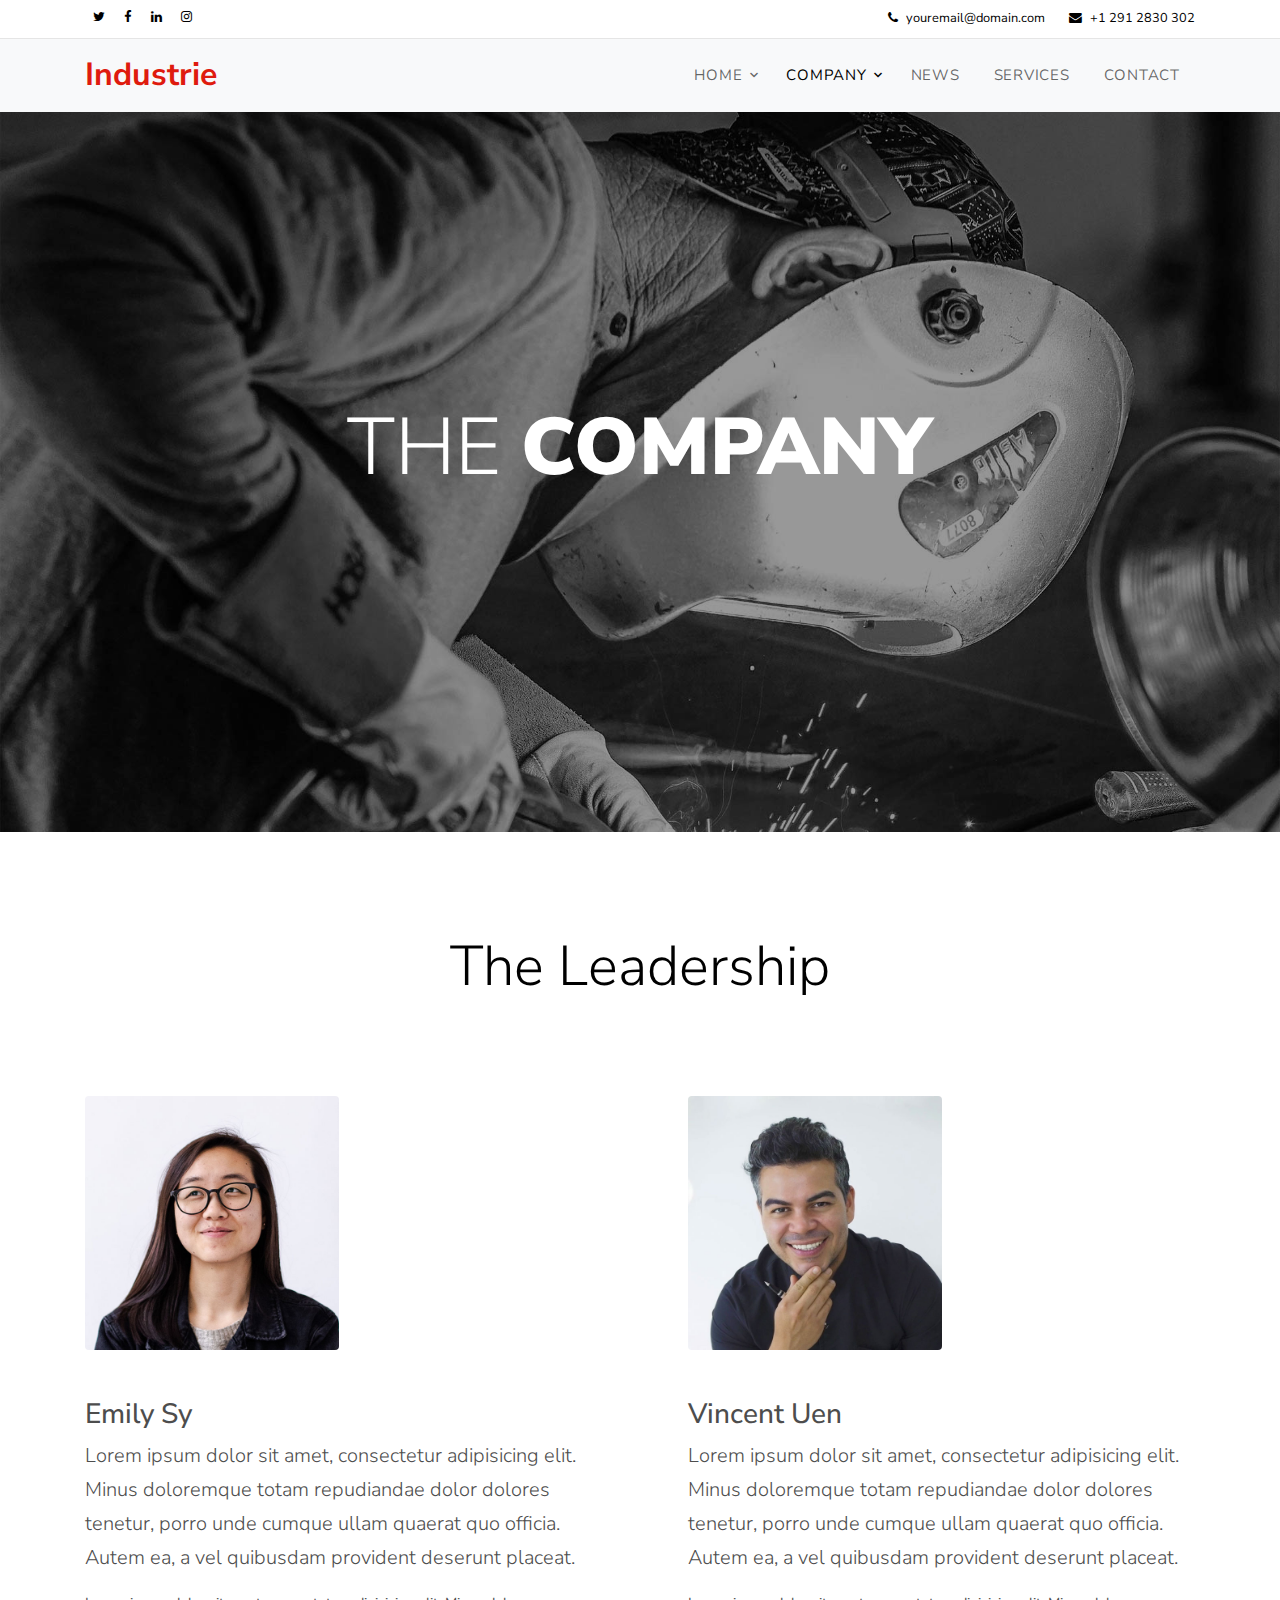
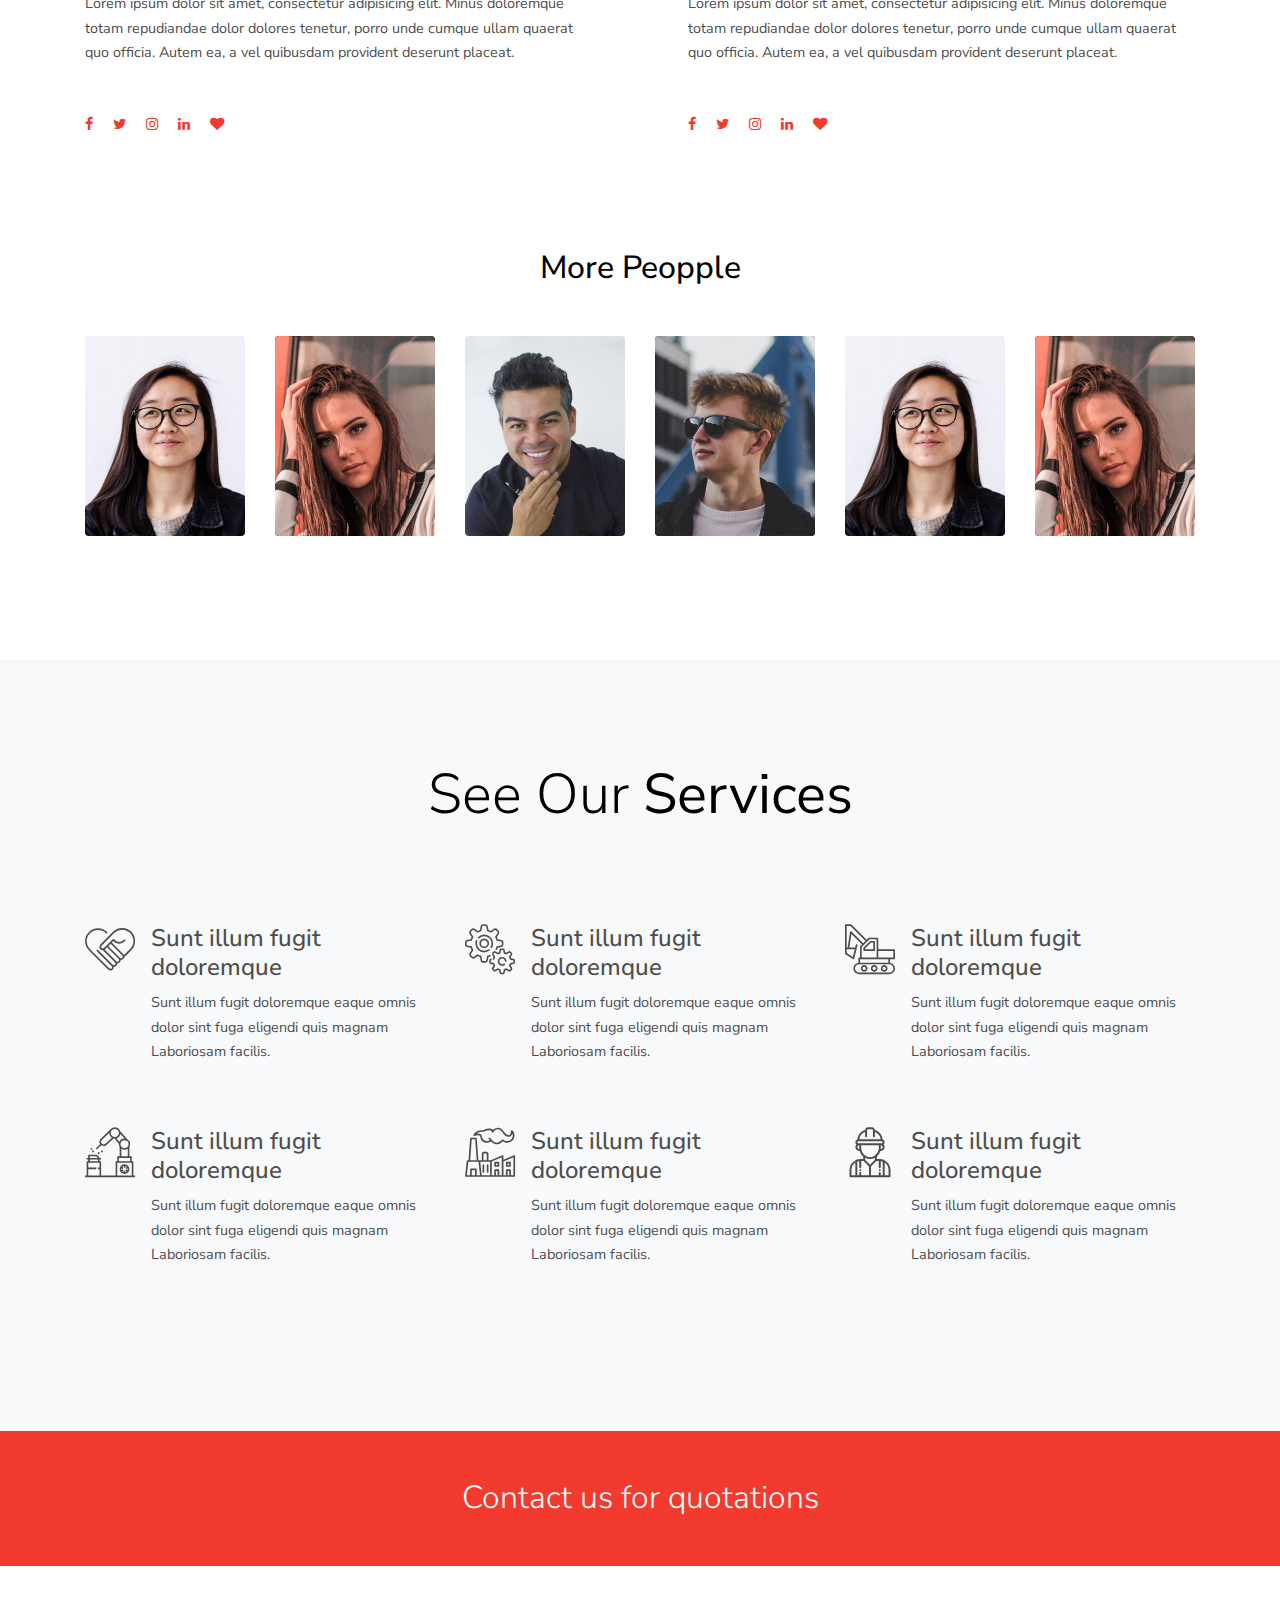
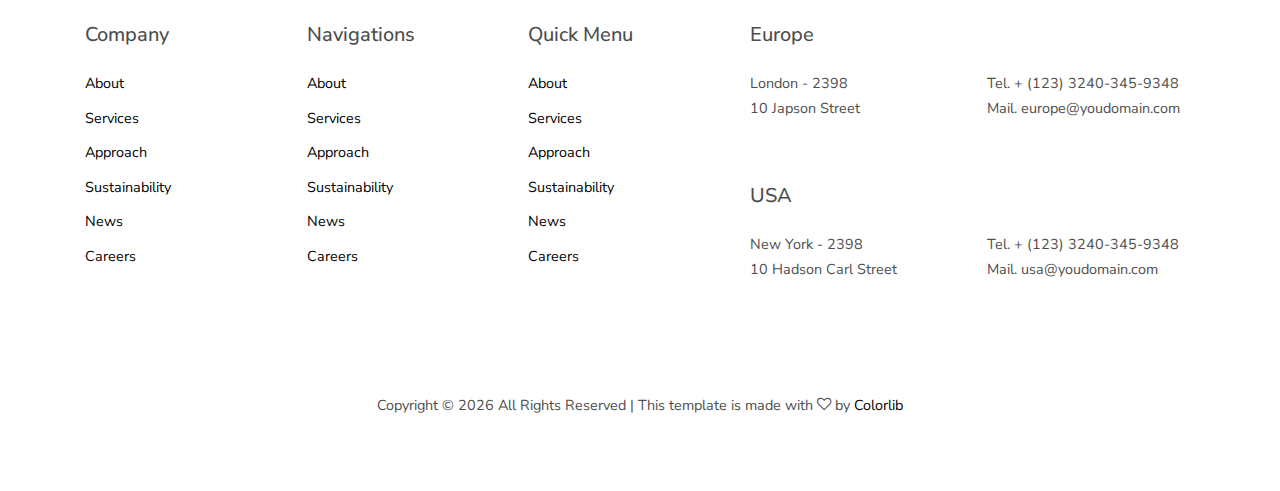
==== about.html @ 9d678b47 "Homepage" ====
<!DOCTYPE html>
<html lang="en">
  <head>
    <title>Industrie &mdash; Colorlib Website Template</title>
    <meta charset="utf-8">
    <meta name="viewport" content="width=device-width, initial-scale=1, shrink-to-fit=no">

    <link rel="stylesheet" href="https://fonts.googleapis.com/css?family=Nunito+Sans:200,300,400,700,900|Roboto+Mono:300,400,500"> 
    <link rel="stylesheet" href="fonts/icomoon/style.css">

    <link rel="stylesheet" href="css/bootstrap.min.css">
    <link rel="stylesheet" href="css/magnific-popup.css">
    <link rel="stylesheet" href="css/jquery-ui.css">
    <link rel="stylesheet" href="css/owl.carousel.min.css">
    <link rel="stylesheet" href="css/owl.theme.default.min.css">
    <link rel="stylesheet" href="css/bootstrap-datepicker.css">
    
    
    <link rel="stylesheet" href="fonts/flaticon/font/flaticon.css">
  
    <link rel="stylesheet" href="css/aos.css">

    <link rel="stylesheet" href="css/style.css">
    
  </head>
  <body>
  
  <div class="site-wrap">

    <div class="site-mobile-menu">
      <div class="site-mobile-menu-header">
        <div class="site-mobile-menu-close mt-3">
          <span class="icon-close2 js-menu-toggle"></span>
        </div>
      </div>
      <div class="site-mobile-menu-body"></div>
    </div> <!-- .site-mobile-menu -->
    
    
    <div class="site-navbar-wrap bg-white">
      <div class="site-navbar-top">
        <div class="container py-2">
          <div class="row align-items-center">
            <div class="col-6">
              <a href="#" class="p-2 pl-0"><span class="icon-twitter"></span></a>
              <a href="#" class="p-2 pl-0"><span class="icon-facebook"></span></a>
              <a href="#" class="p-2 pl-0"><span class="icon-linkedin"></span></a>
              <a href="#" class="p-2 pl-0"><span class="icon-instagram"></span></a>
            </div>
            <div class="col-6">
              <div class="d-flex ml-auto">
                <a href="#" class="d-flex align-items-center ml-auto mr-4">
                  <span class="icon-phone mr-2"></span>
                  <span class="d-none d-md-inline-block">youremail@domain.com</span>
                </a>
                <a href="#" class="d-flex align-items-center">
                  <span class="icon-envelope mr-2"></span>
                  <span class="d-none d-md-inline-block">+1 291 2830 302</span>
                </a>
              </div>
            </div>
          </div>
        </div>
      </div>
      <div class="site-navbar bg-light">
        <div class="container py-1">
          <div class="row align-items-center">
            <div class="col-2">
              <h2 class="mb-0 site-logo"><a href="index.html">Industrie</a></h2>
            </div>
            <div class="col-10">
              <nav class="site-navigation text-right" role="navigation">
                <div class="container">
                  <div class="d-inline-block d-lg-none ml-md-0 mr-auto py-3"><a href="#" class="site-menu-toggle js-menu-toggle text-black"><span class="icon-menu h3"></span></a></div>

                  <ul class="site-menu js-clone-nav d-none d-lg-block">
                    <li class="has-children">
                      <a href="index.html">Home</a>
                      <ul class="dropdown arrow-top">
                        <li><a href="#">Menu One</a></li>
                        <li><a href="#">Menu Two</a></li>
                        <li><a href="#">Menu Three</a></li>
                        <li class="has-children">
                          <a href="#">Sub Menu</a>
                          <ul class="dropdown">
                            <li><a href="#">Menu One</a></li>
                            <li><a href="#">Menu Two</a></li>
                            <li><a href="#">Menu Three</a></li>
                          </ul>
                        </li>
                      </ul>
                    </li>
                    <li class="has-children active">
                      <a href="about.html">Company</a>
                      <ul class="dropdown arrow-top">
                        <li><a href="#">Menu One</a></li>
                        <li><a href="#">Menu Two</a></li>
                        <li><a href="#">Menu Three</a></li>
                      </ul>
                    </li>
                    <li><a href="news.html">News</a></li>
                    <li><a href="services.html">Services</a></li>
                    <li><a href="contact.html">Contact</a></li>
                  </ul>
                </div>
              </nav>
            </div>
          </div>
        </div>
      </div>
    </div>
  

    <div class="site-blocks-cover inner-page overlay" style="background-image: url(images/hero_bg_2.jpg);" data-aos="fade" data-stellar-background-ratio="0.5">
      <div class="container">
        <div class="row align-items-center justify-content-center">
          <div class="col-md-7 text-center">
            <h1 class="mb-5">The <strong>Company</strong></h1>
          </div>
        </div>
      </div>
    </div>  


    <div class="site-section section-about">
      <div class="container">
        <div class="row mb-5 justify-content-center">
          <div class="col-md-6 text-center">
            <h2 class="display-4 text-black mb-5">The Leadership</h2>
          </div>
        </div>
        <div class="row">
          <div class="col-md-6 pr-md-5 text-left mb-5">
            <div>
              <img src="images/person_1.jpg" alt="Image" class="w-50 mb-5 rounded">
              <h3>Emily Sy</h3>
              <p class="lead">Lorem ipsum dolor sit amet, consectetur adipisicing elit. Minus doloremque totam repudiandae dolor dolores tenetur, porro unde cumque ullam quaerat quo officia. Autem ea, a vel quibusdam provident deserunt placeat.</p>
              <p>Lorem ipsum dolor sit amet, consectetur adipisicing elit. Minus doloremque totam repudiandae dolor dolores tenetur, porro unde cumque ullam quaerat quo officia. Autem ea, a vel quibusdam provident deserunt placeat.</p>

              <p class="mt-5">
                <a href="#" class="py-4 pl-0 pr-2"><span class="icon-facebook"></span></a>
                <a href="#" class="py-4 pl-2 pr-2"><span class="icon-twitter"></span></a>
                <a href="#" class="py-4 pl-2 pr-2"><span class="icon-instagram"></span></a>
                <a href="#" class="py-4 pl-2 pr-2"><span class="icon-linkedin"></span></a>
                <a href="#" class="py-4 pl-2 pr-2"><span class="icon-heart"></span></a>
              </p>
            </div>
          </div>
          <div class="col-md-6 pl-md-5 text-left">
            <div>
              <img src="images/person_3.jpg" alt="Image" class="w-50 mb-5 rounded">
              <h3>Vincent Uen</h3>
              <p class="lead">Lorem ipsum dolor sit amet, consectetur adipisicing elit. Minus doloremque totam repudiandae dolor dolores tenetur, porro unde cumque ullam quaerat quo officia. Autem ea, a vel quibusdam provident deserunt placeat.</p>
              <p>Lorem ipsum dolor sit amet, consectetur adipisicing elit. Minus doloremque totam repudiandae dolor dolores tenetur, porro unde cumque ullam quaerat quo officia. Autem ea, a vel quibusdam provident deserunt placeat.</p>

              <p class="mt-5">
                <a href="#" class="py-4 pl-0 pr-2"><span class="icon-facebook"></span></a>
                <a href="#" class="py-4 pl-2 pr-2"><span class="icon-twitter"></span></a>
                <a href="#" class="py-4 pl-2 pr-2"><span class="icon-instagram"></span></a>
                <a href="#" class="py-4 pl-2 pr-2"><span class="icon-linkedin"></span></a>
                <a href="#" class="py-4 pl-2 pr-2"><span class="icon-heart"></span></a>
              </p>
            </div>
          </div>
        </div>

        <div class="row mt-5">
          <div class="col-12 text-center">
            <h2 class="display-5 text-black mb-5">More Peopple</h2>
          </div>
        </div>
        <div class="row">
          <div class="col-6 col-md-4 col-lg-2 mb-4">
            <a href="#" class="block-37">
              <div class="image" style="background-image: url(images/person_1.jpg);">
                <div class="block-37-overlay">
                  <span class="icon icon-visibility"></span>
                </div>
              </div>
            </a>
          </div>
          <div class="col-6 col-md-4 col-lg-2 mb-4">
            <a href="#" class="block-37">
              <div class="image" style="background-image: url(images/person_2.jpg);">
                <div class="block-37-overlay">
                  <span class="icon icon-visibility"></span>
                </div>
              </div>
            </a>
          </div>
          <div class="col-6 col-md-4 col-lg-2 mb-4">
            <a href="#" class="block-37">
              <div class="image" style="background-image: url(images/person_3.jpg);">
                <div class="block-37-overlay">
                  <span class="icon icon-visibility"></span>
                </div>
              </div>
            </a>
          </div>
          <div class="col-6 col-md-4 col-lg-2 mb-4">
            <a href="#" class="block-37">
              <div class="image" style="background-image: url(images/person_4.jpg);">
                <div class="block-37-overlay">
                  <span class="icon icon-visibility"></span>
                </div>
              </div>
            </a>
          </div>
          <div class="col-6 col-md-4 col-lg-2 mb-4">
            <a href="#" class="block-37">
              <div class="image" style="background-image: url(images/person_1.jpg);">
                <div class="block-37-overlay">
                  <span class="icon icon-visibility"></span>
                </div>
              </div>
            </a>
          </div>
          <div class="col-6 col-md-4 col-lg-2 mb-4">
            <a href="#" class="block-37">
              <div class="image" style="background-image: url(images/person_2.jpg);">
                <div class="block-37-overlay">
                  <span class="icon icon-visibility"></span>
                </div>
              </div>
            </a>
          </div>
        </div>
      </div>
    </div>

    <div class="site-section bg-light">
      <div class="container">
        <div class="row mb-5 justify-content-center">
          <div class="col-md-6 text-center">
            <h2 class="display-4 text-black mb-5">See Our <strong>Services</strong></h2>
          </div>
        </div>
        <div class="row">
          <div class="col-md-6 col-lg-4">
            <div class="site-block-feature-2 d-flex rounded mb-5">
              <div class="mr-3">
                <span class="icon flaticon-agreement font-weight-light "></span>
              </div>
              <div class="text">
                <h3>Sunt illum fugit doloremque</h3>
                <p>Sunt illum fugit doloremque eaque omnis dolor sint fuga eligendi quis magnam Laboriosam facilis.</p>
              </div>
            </div>
          </div>

          <div class="col-md-6 col-lg-4">
            <div class="site-block-feature-2 d-flex rounded mb-5">
              <div class="mr-3">
                <span class="icon flaticon-gears font-weight-light "></span>
              </div>
              <div class="text">
                <h3>Sunt illum fugit doloremque</h3>
                <p>Sunt illum fugit doloremque eaque omnis dolor sint fuga eligendi quis magnam Laboriosam facilis.</p>
              </div>
            </div>
          </div>

          <div class="col-md-6 col-lg-4">
            <div class="site-block-feature-2 d-flex rounded mb-5">
              <div class="mr-3">
                <span class="icon flaticon-excavator font-weight-light "></span>
              </div>
              <div class="text">
                <h3>Sunt illum fugit doloremque</h3>
                <p>Sunt illum fugit doloremque eaque omnis dolor sint fuga eligendi quis magnam Laboriosam facilis.</p>
              </div>
            </div>
          </div>

          <div class="col-md-6 col-lg-4">
            <div class="site-block-feature-2 d-flex rounded mb-5">
              <div class="mr-3">
                <span class="icon flaticon-industrial-robot font-weight-light "></span>
              </div>
              <div class="text">
                <h3>Sunt illum fugit doloremque</h3>
                <p>Sunt illum fugit doloremque eaque omnis dolor sint fuga eligendi quis magnam Laboriosam facilis.</p>
              </div>
            </div>
          </div>

          <div class="col-md-6 col-lg-4">
            <div class="site-block-feature-2 d-flex rounded mb-5">
              <div class="mr-3">
                <span class="icon flaticon-industry font-weight-light "></span>
              </div>
              <div class="text">
                <h3>Sunt illum fugit doloremque</h3>
                <p>Sunt illum fugit doloremque eaque omnis dolor sint fuga eligendi quis magnam Laboriosam facilis.</p>
              </div>
            </div>
          </div>

          <div class="col-md-6 col-lg-4">
            <div class="site-block-feature-2 d-flex rounded mb-5">
              <div class="mr-3">
                <span class="icon flaticon-worker font-weight-light "></span>
              </div>
              <div class="text">
                <h3>Sunt illum fugit doloremque</h3>
                <p>Sunt illum fugit doloremque eaque omnis dolor sint fuga eligendi quis magnam Laboriosam facilis.</p>
              </div>
            </div>
          </div>

          

        </div>
      </div>
    </div>
    

    <div class="promo py-5 bg-primary">
      <div class="container text-center">
        <h2 class="d-block mb-0 font-weight-light text-white"><a href="#" class="text-white d-block">Contact us for quotations</a></h2>
      </div>
    </div>
    
    <footer class="site-footer">
      <div class="container">
        

        <div class="row">
          <div class="col-lg-7">
            <div class="row">
              <div class="col-6 col-md-4 col-lg-4 mb-5 mb-lg-0">
                <h3 class="footer-heading mb-4">Company</h3>
                <ul class="list-unstyled">
                  <li><a href="#">About</a></li>
                  <li><a href="#">Services</a></li>
                  <li><a href="#">Approach</a></li>
                  <li><a href="#">Sustainability</a></li>
                  <li><a href="#">News</a></li>
                  <li><a href="#">Careers</a></li>
                </ul>
              </div>
              <div class="col-6 col-md-4 col-lg-4 mb-5 mb-lg-0">
                <h3 class="footer-heading mb-4">Navigations</h3>
                <ul class="list-unstyled">
                  <li><a href="#">About</a></li>
                  <li><a href="#">Services</a></li>
                  <li><a href="#">Approach</a></li>
                  <li><a href="#">Sustainability</a></li>
                  <li><a href="#">News</a></li>
                  <li><a href="#">Careers</a></li>
                </ul>
              </div>
              <div class="col-6 col-md-4 col-lg-4 mb-5 mb-lg-0">
                <h3 class="footer-heading mb-4">Quick Menu</h3>
                <ul class="list-unstyled">
                  <li><a href="#">About</a></li>
                  <li><a href="#">Services</a></li>
                  <li><a href="#">Approach</a></li>
                  <li><a href="#">Sustainability</a></li>
                  <li><a href="#">News</a></li>
                  <li><a href="#">Careers</a></li>
                </ul>
              </div>
            </div>
          </div>
          <div class="col-lg-5">
            <div class="row mb-5">
              <div class="col-md-12"><h3 class="footer-heading mb-4">Europe</h3></div>
              <div class="col-md-6">
                <p>London - 2398 <br> 10 Japson Street</p>    
              </div>
              <div class="col-md-6">
                Tel. + (123) 3240-345-9348 <br>
                Mail. europe@youdomain.com
              </div>
            </div>

            <div class="row">
              <div class="col-md-12"><h3 class="footer-heading mb-4">USA</h3></div>
              <div class="col-md-6">
                <p>New York - 2398 <br> 10 Hadson Carl Street</p>    
              </div>
              <div class="col-md-6">
                Tel. + (123) 3240-345-9348 <br>
                Mail. usa@youdomain.com
              </div>
            </div>
            
          </div>
        </div>
        <div class="row pt-5 mt-5 text-center">
          <div class="col-md-12">
            <p>
            <!-- Link back to Colorlib can't be removed. Template is licensed under CC BY 3.0. -->
            Copyright &copy; <script data-cfasync="false" src="/cdn-cgi/scripts/5c5dd728/cloudflare-static/email-decode.min.js"></script><script>document.write(new Date().getFullYear());</script> All Rights Reserved | This template is made with <i class="icon-heart-o" aria-hidden="true"></i> by <a href="https://colorlib.com" target="_blank" >Colorlib</a>
            <!-- Link back to Colorlib can't be removed. Template is licensed under CC BY 3.0. -->
            </p>
          </div>
          
        </div>
      </div>
    </footer>
  </div>

  <script src="js/jquery-3.3.1.min.js"></script>
  <script src="js/jquery-migrate-3.0.1.min.js"></script>
  <script src="js/jquery-ui.js"></script>
  <script src="js/popper.min.js"></script>
  <script src="js/bootstrap.min.js"></script>
  <script src="js/owl.carousel.min.js"></script>
  <script src="js/jquery.stellar.min.js"></script>
  <script src="js/jquery.countdown.min.js"></script>
  <script src="js/jquery.magnific-popup.min.js"></script>
  <script src="js/bootstrap-datepicker.min.js"></script>
  <script src="js/aos.js"></script>

  <script src="js/main.js"></script>
    
  </body>
</html>
---- fonts/icomoon/style.css ----
@font-face {
  font-family: 'icomoon';
  src:  url('fonts/icomoon.eot?10si43');
  src:  url('fonts/icomoon.eot?10si43#iefix') format('embedded-opentype'),
    url('fonts/icomoon.ttf?10si43') format('truetype'),
    url('fonts/icomoon.woff?10si43') format('woff'),
    url('fonts/icomoon.svg?10si43#icomoon') format('svg');
  font-weight: normal;
  font-style: normal;
}

[class^="icon-"], [class*=" icon-"] {
  /* use !important to prevent issues with browser extensions that change fonts */
  font-family: 'icomoon' !important;
  speak: none;
  font-style: normal;
  font-weight: normal;
  font-variant: normal;
  text-transform: none;
  line-height: 1;

  /* Better Font Rendering =========== */
  -webkit-font-smoothing: antialiased;
  -moz-osx-font-smoothing: grayscale;
}

.icon-asterisk:before {
  content: "\f069";
}
.icon-plus:before {
  content: "\f067";
}
.icon-question:before {
  content: "\f128";
}
.icon-minus:before {
  content: "\f068";
}
.icon-glass:before {
  content: "\f000";
}
.icon-music:before {
  content: "\f001";
}
.icon-search:before {
  content: "\f002";
}
.icon-envelope-o:before {
  content: "\f003";
}
.icon-heart:before {
  content: "\f004";
}
.icon-star:before {
  content: "\f005";
}
.icon-star-o:before {
  content: "\f006";
}
.icon-user:before {
  content: "\f007";
}
.icon-film:before {
  content: "\f008";
}
.icon-th-large:before {
  content: "\f009";
}
.icon-th:before {
  content: "\f00a";
}
.icon-th-list:before {
  content: "\f00b";
}
.icon-check:before {
  content: "\f00c";
}
.icon-close:before {
  content: "\f00d";
}
.icon-remove:before {
  content: "\f00d";
}
.icon-times:before {
  content: "\f00d";
}
.icon-search-plus:before {
  content: "\f00e";
}
.icon-search-minus:before {
  content: "\f010";
}
.icon-power-off:before {
  content: "\f011";
}
.icon-signal:before {
  content: "\f012";
}
.icon-cog:before {
  content: "\f013";
}
.icon-gear:before {
  content: "\f013";
}
.icon-trash-o:before {
  content: "\f014";
}
.icon-home:before {
  content: "\f015";
}
.icon-file-o:before {
  content: "\f016";
}
.icon-clock-o:before {
  content: "\f017";
}
.icon-road:before {
  content: "\f018";
}
.icon-download:before {
  content: "\f019";
}
.icon-arrow-circle-o-down:before {
  content: "\f01a";
}
.icon-arrow-circle-o-up:before {
  content: "\f01b";
}
.icon-inbox:before {
  content: "\f01c";
}
.icon-play-circle-o:before {
  content: "\f01d";
}
.icon-repeat:before {
  content: "\f01e";
}
.icon-rotate-right:before {
  content: "\f01e";
}
.icon-refresh:before {
  content: "\f021";
}
.icon-list-alt:before {
  content: "\f022";
}
.icon-lock:before {
  content: "\f023";
}
.icon-flag:before {
  content: "\f024";
}
.icon-headphones:before {
  content: "\f025";
}
.icon-volume-off:before {
  content: "\f026";
}
.icon-volume-down:before {
  content: "\f027";
}
.icon-volume-up:before {
  content: "\f028";
}
.icon-qrcode:before {
  content: "\f029";
}
.icon-barcode:before {
  content: "\f02a";
}
.icon-tag:before {
  content: "\f02b";
}
.icon-tags:before {
  content: "\f02c";
}
.icon-book:before {
  content: "\f02d";
}
.icon-bookmark:before {
  content: "\f02e";
}
.icon-print:before {
  content: "\f02f";
}
.icon-camera:before {
  content: "\f030";
}
.icon-font:before {
  content: "\f031";
}
.icon-bold:before {
  content: "\f032";
}
.icon-italic:before {
  content: "\f033";
}
.icon-text-height:before {
  content: "\f034";
}
.icon-text-width:before {
  content: "\f035";
}
.icon-align-left:before {
  content: "\f036";
}
.icon-align-center:before {
  content: "\f037";
}
.icon-align-right:before {
  content: "\f038";
}
.icon-align-justify:before {
  content: "\f039";
}
.icon-list:before {
  content: "\f03a";
}
.icon-dedent:before {
  content: "\f03b";
}
.icon-outdent:before {
  content: "\f03b";
}
.icon-indent:before {
  content: "\f03c";
}
.icon-video-camera:before {
  content: "\f03d";
}
.icon-image:before {
  content: "\f03e";
}
.icon-photo:before {
  content: "\f03e";
}
.icon-picture-o:before {
  content: "\f03e";
}
.icon-pencil:before {
  content: "\f040";
}
.icon-map-marker:before {
  content: "\f041";
}
.icon-adjust:before {
  content: "\f042";
}
.icon-tint:before {
  content: "\f043";
}
.icon-edit:before {
  content: "\f044";
}
.icon-pencil-square-o:before {
  content: "\f044";
}
.icon-share-square-o:before {
  content: "\f045";
}
.icon-check-square-o:before {
  content: "\f046";
}
.icon-arrows:before {
  content: "\f047";
}
.icon-step-backward:before {
  content: "\f048";
}
.icon-fast-backward:before {
  content: "\f049";
}
.icon-backward:before {
  content: "\f04a";
}
.icon-play:before {
  content: "\f04b";
}
.icon-pause:before {
  content: "\f04c";
}
.icon-stop:before {
  content: "\f04d";
}
.icon-forward:before {
  content: "\f04e";
}
.icon-fast-forward:before {
  content: "\f050";
}
.icon-step-forward:before {
  content: "\f051";
}
.icon-eject:before {
  content: "\f052";
}
.icon-chevron-left:before {
  content: "\f053";
}
.icon-chevron-right:before {
  content: "\f054";
}
.icon-plus-circle:before {
  content: "\f055";
}
.icon-minus-circle:before {
  content: "\f056";
}
.icon-times-circle:before {
  content: "\f057";
}
.icon-check-circle:before {
  content: "\f058";
}
.icon-question-circle:before {
  content: "\f059";
}
.icon-info-circle:before {
  content: "\f05a";
}
.icon-crosshairs:before {
  content: "\f05b";
}
.icon-times-circle-o:before {
  content: "\f05c";
}
.icon-check-circle-o:before {
  content: "\f05d";
}
.icon-ban:before {
  content: "\f05e";
}
.icon-arrow-left:before {
  content: "\f060";
}
.icon-arrow-right:before {
  content: "\f061";
}
.icon-arrow-up:before {
  content: "\f062";
}
.icon-arrow-down:before {
  content: "\f063";
}
.icon-mail-forward:before {
  content: "\f064";
}
.icon-share:before {
  content: "\f064";
}
.icon-expand:before {
  content: "\f065";
}
.icon-compress:before {
  content: "\f066";
}
.icon-exclamation-circle:before {
  content: "\f06a";
}
.icon-gift:before {
  content: "\f06b";
}
.icon-leaf:before {
  content: "\f06c";
}
.icon-fire:before {
  content: "\f06d";
}
.icon-eye:before {
  content: "\f06e";
}
.icon-eye-slash:before {
  content: "\f070";
}
.icon-exclamation-triangle:before {
  content: "\f071";
}
.icon-warning:before {
  content: "\f071";
}
.icon-plane:before {
  content: "\f072";
}
.icon-calendar:before {
  content: "\f073";
}
.icon-random:before {
  content: "\f074";
}
.icon-comment:before {
  content: "\f075";
}
.icon-magnet:before {
  content: "\f076";
}
.icon-chevron-up:before {
  content: "\f077";
}
.icon-chevron-down:before {
  content: "\f078";
}
.icon-retweet:before {
  content: "\f079";
}
.icon-shopping-cart:before {
  content: "\f07a";
}
.icon-folder:before {
  content: "\f07b";
}
.icon-folder-open:before {
  content: "\f07c";
}
.icon-arrows-v:before {
  content: "\f07d";
}
.icon-arrows-h:before {
  content: "\f07e";
}
.icon-bar-chart:before {
  content: "\f080";
}
.icon-bar-chart-o:before {
  content: "\f080";
}
.icon-twitter-square:before {
  content: "\f081";
}
.icon-facebook-square:before {
  content: "\f082";
}
.icon-camera-retro:before {
  content: "\f083";
}
.icon-key:before {
  content: "\f084";
}
.icon-cogs:before {
  content: "\f085";
}
.icon-gears:before {
  content: "\f085";
}
.icon-comments:before {
  content: "\f086";
}
.icon-thumbs-o-up:before {
  content: "\f087";
}
.icon-thumbs-o-down:before {
  content: "\f088";
}
.icon-star-half:before {
  content: "\f089";
}
.icon-heart-o:before {
  content: "\f08a";
}
.icon-sign-out:before {
  content: "\f08b";
}
.icon-linkedin-square:before {
  content: "\f08c";
}
.icon-thumb-tack:before {
  content: "\f08d";
}
.icon-external-link:before {
  content: "\f08e";
}
.icon-sign-in:before {
  content: "\f090";
}
.icon-trophy:before {
  content: "\f091";
}
.icon-github-square:before {
  content: "\f092";
}
.icon-upload:before {
  content: "\f093";
}
.icon-lemon-o:before {
  content: "\f094";
}
.icon-phone:before {
  content: "\f095";
}
.icon-square-o:before {
  content: "\f096";
}
.icon-bookmark-o:before {
  content: "\f097";
}
.icon-phone-square:before {
  content: "\f098";
}
.icon-twitter:before {
  content: "\f099";
}
.icon-facebook:before {
  content: "\f09a";
}
.icon-facebook-f:before {
  content: "\f09a";
}
.icon-github:before {
  content: "\f09b";
}
.icon-unlock:before {
  content: "\f09c";
}
.icon-credit-card:before {
  content: "\f09d";
}
.icon-feed:before {
  content: "\f09e";
}
.icon-rss:before {
  content: "\f09e";
}
.icon-hdd-o:before {
  content: "\f0a0";
}
.icon-bullhorn:before {
  content: "\f0a1";
}
.icon-bell-o:before {
  content: "\f0a2";
}
.icon-certificate:before {
  content: "\f0a3";
}
.icon-hand-o-right:before {
  content: "\f0a4";
}
.icon-hand-o-left:before {
  content: "\f0a5";
}
.icon-hand-o-up:before {
  content: "\f0a6";
}
.icon-hand-o-down:before {
  content: "\f0a7";
}
.icon-arrow-circle-left:before {
  content: "\f0a8";
}
.icon-arrow-circle-right:before {
  content: "\f0a9";
}
.icon-arrow-circle-up:before {
  content: "\f0aa";
}
.icon-arrow-circle-down:before {
  content: "\f0ab";
}
.icon-globe:before {
  content: "\f0ac";
}
.icon-wrench:before {
  content: "\f0ad";
}
.icon-tasks:before {
  content: "\f0ae";
}
.icon-filter:before {
  content: "\f0b0";
}
.icon-briefcase:before {
  content: "\f0b1";
}
.icon-arrows-alt:before {
  content: "\f0b2";
}
.icon-group:before {
  content: "\f0c0";
}
.icon-users:before {
  content: "\f0c0";
}
.icon-chain:before {
  content: "\f0c1";
}
.icon-link:before {
  content: "\f0c1";
}
.icon-cloud:before {
  content: "\f0c2";
}
.icon-flask:before {
  content: "\f0c3";
}
.icon-cut:before {
  content: "\f0c4";
}
.icon-scissors:before {
  content: "\f0c4";
}
.icon-copy:before {
  content: "\f0c5";
}
.icon-files-o:before {
  content: "\f0c5";
}
.icon-paperclip:before {
  content: "\f0c6";
}
.icon-floppy-o:before {
  content: "\f0c7";
}
.icon-save:before {
  content: "\f0c7";
}
.icon-square:before {
  content: "\f0c8";
}
.icon-bars:before {
  content: "\f0c9";
}
.icon-navicon:before {
  content: "\f0c9";
}
.icon-reorder:before {
  content: "\f0c9";
}
.icon-list-ul:before {
  content: "\f0ca";
}
.icon-list-ol:before {
  content: "\f0cb";
}
.icon-strikethrough:before {
  content: "\f0cc";
}
.icon-underline:before {
  content: "\f0cd";
}
.icon-table:before {
  content: "\f0ce";
}
.icon-magic:before {
  content: "\f0d0";
}
.icon-truck:before {
  content: "\f0d1";
}
.icon-pinterest:before {
  content: "\f0d2";
}
.icon-pinterest-square:before {
  content: "\f0d3";
}
.icon-google-plus-square:before {
  content: "\f0d4";
}
.icon-google-plus:before {
  content: "\f0d5";
}
.icon-money:before {
  content: "\f0d6";
}
.icon-caret-down:before {
  content: "\f0d7";
}
.icon-caret-up:before {
  content: "\f0d8";
}
.icon-caret-left:before {
  content: "\f0d9";
}
.icon-caret-right:before {
  content: "\f0da";
}
.icon-columns:before {
  content: "\f0db";
}
.icon-sort:before {
  content: "\f0dc";
}
.icon-unsorted:before {
  content: "\f0dc";
}
.icon-sort-desc:before {
  content: "\f0dd";
}
.icon-sort-down:before {
  content: "\f0dd";
}
.icon-sort-asc:before {
  content: "\f0de";
}
.icon-sort-up:before {
  content: "\f0de";
}
.icon-envelope:before {
  content: "\f0e0";
}
.icon-linkedin:before {
  content: "\f0e1";
}
.icon-rotate-left:before {
  content: "\f0e2";
}
.icon-undo:before {
  content: "\f0e2";
}
.icon-gavel:before {
  content: "\f0e3";
}
.icon-legal:before {
  content: "\f0e3";
}
.icon-dashboard:before {
  content: "\f0e4";
}
.icon-tachometer:before {
  content: "\f0e4";
}
.icon-comment-o:before {
  content: "\f0e5";
}
.icon-comments-o:before {
  content: "\f0e6";
}
.icon-bolt:before {
  content: "\f0e7";
}
.icon-flash:before {
  content: "\f0e7";
}
.icon-sitemap:before {
  content: "\f0e8";
}
.icon-umbrella:before {
  content: "\f0e9";
}
.icon-clipboard:before {
  content: "\f0ea";
}
.icon-paste:before {
  content: "\f0ea";
}
.icon-lightbulb-o:before {
  content: "\f0eb";
}
.icon-exchange:before {
  content: "\f0ec";
}
.icon-cloud-download:before {
  content: "\f0ed";
}
.icon-cloud-upload:before {
  content: "\f0ee";
}
.icon-user-md:before {
  content: "\f0f0";
}
.icon-stethoscope:before {
  content: "\f0f1";
}
.icon-suitcase:before {
  content: "\f0f2";
}
.icon-bell:before {
  content: "\f0f3";
}
.icon-coffee:before {
  content: "\f0f4";
}
.icon-cutlery:before {
  content: "\f0f5";
}
.icon-file-text-o:before {
  content: "\f0f6";
}
.icon-building-o:before {
  content: "\f0f7";
}
.icon-hospital-o:before {
  content: "\f0f8";
}
.icon-ambulance:before {
  content: "\f0f9";
}
.icon-medkit:before {
  content: "\f0fa";
}
.icon-fighter-jet:before {
  content: "\f0fb";
}
.icon-beer:before {
  content: "\f0fc";
}
.icon-h-square:before {
  content: "\f0fd";
}
.icon-plus-square:before {
  content: "\f0fe";
}
.icon-angle-double-left:before {
  content: "\f100";
}
.icon-angle-double-right:before {
  content: "\f101";
}
.icon-angle-double-up:before {
  content: "\f102";
}
.icon-angle-double-down:before {
  content: "\f103";
}
.icon-angle-left:before {
  content: "\f104";
}
.icon-angle-right:before {
  content: "\f105";
}
.icon-angle-up:before {
  content: "\f106";
}
.icon-angle-down:before {
  content: "\f107";
}
.icon-desktop:before {
  content: "\f108";
}
.icon-laptop:before {
  content: "\f109";
}
.icon-tablet:before {
  content: "\f10a";
}
.icon-mobile:before {
  content: "\f10b";
}
.icon-mobile-phone:before {
  content: "\f10b";
}
.icon-circle-o:before {
  content: "\f10c";
}
.icon-quote-left:before {
  content: "\f10d";
}
.icon-quote-right:before {
  content: "\f10e";
}
.icon-spinner:before {
  content: "\f110";
}
.icon-circle:before {
  content: "\f111";
}
.icon-mail-reply:before {
  content: "\f112";
}
.icon-reply:before {
  content: "\f112";
}
.icon-github-alt:before {
  content: "\f113";
}
.icon-folder-o:before {
  content: "\f114";
}
.icon-folder-open-o:before {
  content: "\f115";
}
.icon-smile-o:before {
  content: "\f118";
}
.icon-frown-o:before {
  content: "\f119";
}
.icon-meh-o:before {
  content: "\f11a";
}
.icon-gamepad:before {
  content: "\f11b";
}
.icon-keyboard-o:before {
  content: "\f11c";
}
.icon-flag-o:before {
  content: "\f11d";
}
.icon-flag-checkered:before {
  content: "\f11e";
}
.icon-terminal:before {
  content: "\f120";
}
.icon-code:before {
  content: "\f121";
}
.icon-mail-reply-all:before {
  content: "\f122";
}
.icon-reply-all:before {
  content: "\f122";
}
.icon-star-half-empty:before {
  content: "\f123";
}
.icon-star-half-full:before {
  content: "\f123";
}
.icon-star-half-o:before {
  content: "\f123";
}
.icon-location-arrow:before {
  content: "\f124";
}
.icon-crop:before {
  content: "\f125";
}
.icon-code-fork:before {
  content: "\f126";
}
.icon-chain-broken:before {
  content: "\f127";
}
.icon-unlink:before {
  content: "\f127";
}
.icon-info:before {
  content: "\f129";
}
.icon-exclamation:before {
  content: "\f12a";
}
.icon-superscript:before {
  content: "\f12b";
}
.icon-subscript:before {
  content: "\f12c";
}
.icon-eraser:before {
  content: "\f12d";
}
.icon-puzzle-piece:before {
  content: "\f12e";
}
.icon-microphone:before {
  content: "\f130";
}
.icon-microphone-slash:before {
  content: "\f131";
}
.icon-shield:before {
  content: "\f132";
}
.icon-calendar-o:before {
  content: "\f133";
}
.icon-fire-extinguisher:before {
  content: "\f134";
}
.icon-rocket:before {
  content: "\f135";
}
.icon-maxcdn:before {
  content: "\f136";
}
.icon-chevron-circle-left:before {
  content: "\f137";
}
.icon-chevron-circle-right:before {
  content: "\f138";
}
.icon-chevron-circle-up:before {
  content: "\f139";
}
.icon-chevron-circle-down:before {
  content: "\f13a";
}
.icon-html5:before {
  content: "\f13b";
}
.icon-css3:before {
  content: "\f13c";
}
.icon-anchor:before {
  content: "\f13d";
}
.icon-unlock-alt:before {
  content: "\f13e";
}
.icon-bullseye:before {
  content: "\f140";
}
.icon-ellipsis-h:before {
  content: "\f141";
}
.icon-ellipsis-v:before {
  content: "\f142";
}
.icon-rss-square:before {
  content: "\f143";
}
.icon-play-circle:before {
  content: "\f144";
}
.icon-ticket:before {
  content: "\f145";
}
.icon-minus-square:before {
  content: "\f146";
}
.icon-minus-square-o:before {
  content: "\f147";
}
.icon-level-up:before {
  content: "\f148";
}
.icon-level-down:before {
  content: "\f149";
}
.icon-check-square:before {
  content: "\f14a";
}
.icon-pencil-square:before {
  content: "\f14b";
}
.icon-external-link-square:before {
  content: "\f14c";
}
.icon-share-square:before {
  content: "\f14d";
}
.icon-compass:before {
  content: "\f14e";
}
.icon-caret-square-o-down:before {
  content: "\f150";
}
.icon-toggle-down:before {
  content: "\f150";
}
.icon-caret-square-o-up:before {
  content: "\f151";
}
.icon-toggle-up:before {
  content: "\f151";
}
.icon-caret-square-o-right:before {
  content: "\f152";
}
.icon-toggle-right:before {
  content: "\f152";
}
.icon-eur:before {
  content: "\f153";
}
.icon-euro:before {
  content: "\f153";
}
.icon-gbp:before {
  content: "\f154";
}
.icon-dollar:before {
  content: "\f155";
}
.icon-usd:before {
  content: "\f155";
}
.icon-inr:before {
  content: "\f156";
}
.icon-rupee:before {
  content: "\f156";
}
.icon-cny:before {
  content: "\f157";
}
.icon-jpy:before {
  content: "\f157";
}
.icon-rmb:before {
  content: "\f157";
}
.icon-yen:before {
  content: "\f157";
}
.icon-rouble:before {
  content: "\f158";
}
.icon-rub:before {
  content: "\f158";
}
.icon-ruble:before {
  content: "\f158";
}
.icon-krw:before {
  content: "\f159";
}
.icon-won:before {
  content: "\f159";
}
.icon-bitcoin:before {
  content: "\f15a";
}
.icon-btc:before {
  content: "\f15a";
}
.icon-file:before {
  content: "\f15b";
}
.icon-file-text:before {
  content: "\f15c";
}
.icon-sort-alpha-asc:before {
  content: "\f15d";
}
.icon-sort-alpha-desc:before {
  content: "\f15e";
}
.icon-sort-amount-asc:before {
  content: "\f160";
}
.icon-sort-amount-desc:before {
  content: "\f161";
}
.icon-sort-numeric-asc:before {
  content: "\f162";
}
.icon-sort-numeric-desc:before {
  content: "\f163";
}
.icon-thumbs-up:before {
  content: "\f164";
}
.icon-thumbs-down:before {
  content: "\f165";
}
.icon-youtube-square:before {
  content: "\f166";
}
.icon-youtube:before {
  content: "\f167";
}
.icon-xing:before {
  content: "\f168";
}
.icon-xing-square:before {
  content: "\f169";
}
.icon-youtube-play:before {
  content: "\f16a";
}
.icon-dropbox:before {
  content: "\f16b";
}
.icon-stack-overflow:before {
  content: "\f16c";
}
.icon-instagram:before {
  content: "\f16d";
}
.icon-flickr:before {
  content: "\f16e";
}
.icon-adn:before {
  content: "\f170";
}
.icon-bitbucket:before {
  content: "\f171";
}
.icon-bitbucket-square:before {
  content: "\f172";
}
.icon-tumblr:before {
  content: "\f173";
}
.icon-tumblr-square:before {
  content: "\f174";
}
.icon-long-arrow-down:before {
  content: "\f175";
}
.icon-long-arrow-up:before {
  content: "\f176";
}
.icon-long-arrow-left:before {
  content: "\f177";
}
.icon-long-arrow-right:before {
  content: "\f178";
}
.icon-apple:before {
  content: "\f179";
}
.icon-windows:before {
  content: "\f17a";
}
.icon-android:before {
  content: "\f17b";
}
.icon-linux:before {
  content: "\f17c";
}
.icon-dribbble:before {
  content: "\f17d";
}
.icon-skype:before {
  content: "\f17e";
}
.icon-foursquare:before {
  content: "\f180";
}
.icon-trello:before {
  content: "\f181";
}
.icon-female:before {
  content: "\f182";
}
.icon-male:before {
  content: "\f183";
}
.icon-gittip:before {
  content: "\f184";
}
.icon-gratipay:before {
  content: "\f184";
}
.icon-sun-o:before {
  content: "\f185";
}
.icon-moon-o:before {
  content: "\f186";
}
.icon-archive:before {
  content: "\f187";
}
.icon-bug:before {
  content: "\f188";
}
.icon-vk:before {
  content: "\f189";
}
.icon-weibo:before {
  content: "\f18a";
}
.icon-renren:before {
  content: "\f18b";
}
.icon-pagelines:before {
  content: "\f18c";
}
.icon-stack-exchange:before {
  content: "\f18d";
}
.icon-arrow-circle-o-right:before {
  content: "\f18e";
}
.icon-arrow-circle-o-left:before {
  content: "\f190";
}
.icon-caret-square-o-left:before {
  content: "\f191";
}
.icon-toggle-left:before {
  content: "\f191";
}
.icon-dot-circle-o:before {
  content: "\f192";
}
.icon-wheelchair:before {
  content: "\f193";
}
.icon-vimeo-square:before {
  content: "\f194";
}
.icon-try:before {
  content: "\f195";
}
.icon-turkish-lira:before {
  content: "\f195";
}
.icon-plus-square-o:before {
  content: "\f196";
}
.icon-space-shuttle:before {
  content: "\f197";
}
.icon-slack:before {
  content: "\f198";
}
.icon-envelope-square:before {
  content: "\f199";
}
.icon-wordpress:before {
  content: "\f19a";
}
.icon-openid:before {
  content: "\f19b";
}
.icon-bank:before {
  content: "\f19c";
}
.icon-institution:before {
  content: "\f19c";
}
.icon-university:before {
  content: "\f19c";
}
.icon-graduation-cap:before {
  content: "\f19d";
}
.icon-mortar-board:before {
  content: "\f19d";
}
.icon-yahoo:before {
  content: "\f19e";
}
.icon-google:before {
  content: "\f1a0";
}
.icon-reddit:before {
  content: "\f1a1";
}
.icon-reddit-square:before {
  content: "\f1a2";
}
.icon-stumbleupon-circle:before {
  content: "\f1a3";
}
.icon-stumbleupon:before {
  content: "\f1a4";
}
.icon-delicious:before {
  content: "\f1a5";
}
.icon-digg:before {
  content: "\f1a6";
}
.icon-pied-piper-pp:before {
  content: "\f1a7";
}
.icon-pied-piper-alt:before {
  content: "\f1a8";
}
.icon-drupal:before {
  content: "\f1a9";
}
.icon-joomla:before {
  content: "\f1aa";
}
.icon-language:before {
  content: "\f1ab";
}
.icon-fax:before {
  content: "\f1ac";
}
.icon-building:before {
  content: "\f1ad";
}
.icon-child:before {
  content: "\f1ae";
}
.icon-paw:before {
  content: "\f1b0";
}
.icon-spoon:before {
  content: "\f1b1";
}
.icon-cube:before {
  content: "\f1b2";
}
.icon-cubes:before {
  content: "\f1b3";
}
.icon-behance:before {
  content: "\f1b4";
}
.icon-behance-square:before {
  content: "\f1b5";
}
.icon-steam:before {
  content: "\f1b6";
}
.icon-steam-square:before {
  content: "\f1b7";
}
.icon-recycle:before {
  content: "\f1b8";
}
.icon-automobile:before {
  content: "\f1b9";
}
.icon-car:before {
  content: "\f1b9";
}
.icon-cab:before {
  content: "\f1ba";
}
.icon-taxi:before {
  content: "\f1ba";
}
.icon-tree:before {
  content: "\f1bb";
}
.icon-spotify:before {
  content: "\f1bc";
}
.icon-deviantart:before {
  content: "\f1bd";
}
.icon-soundcloud:before {
  content: "\f1be";
}
.icon-database:before {
  content: "\f1c0";
}
.icon-file-pdf-o:before {
  content: "\f1c1";
}
.icon-file-word-o:before {
  content: "\f1c2";
}
.icon-file-excel-o:before {
  content: "\f1c3";
}
.icon-file-powerpoint-o:before {
  content: "\f1c4";
}
.icon-file-image-o:before {
  content: "\f1c5";
}
.icon-file-photo-o:before {
  content: "\f1c5";
}
.icon-file-picture-o:before {
  content: "\f1c5";
}
.icon-file-archive-o:before {
  content: "\f1c6";
}
.icon-file-zip-o:before {
  content: "\f1c6";
}
.icon-file-audio-o:before {
  content: "\f1c7";
}
.icon-file-sound-o:before {
  content: "\f1c7";
}
.icon-file-movie-o:before {
  content: "\f1c8";
}
.icon-file-video-o:before {
  content: "\f1c8";
}
.icon-file-code-o:before {
  content: "\f1c9";
}
.icon-vine:before {
  content: "\f1ca";
}
.icon-codepen:before {
  content: "\f1cb";
}
.icon-jsfiddle:before {
  content: "\f1cc";
}
.icon-life-bouy:before {
  content: "\f1cd";
}
.icon-life-buoy:before {
  content: "\f1cd";
}
.icon-life-ring:before {
  content: "\f1cd";
}
.icon-life-saver:before {
  content: "\f1cd";
}
.icon-support:before {
  content: "\f1cd";
}
.icon-circle-o-notch:before {
  content: "\f1ce";
}
.icon-ra:before {
  content: "\f1d0";
}
.icon-rebel:before {
  content: "\f1d0";
}
.icon-resistance:before {
  content: "\f1d0";
}
.icon-empire:before {
  content: "\f1d1";
}
.icon-ge:before {
  content: "\f1d1";
}
.icon-git-square:before {
  content: "\f1d2";
}
.icon-git:before {
  content: "\f1d3";
}
.icon-hacker-news:before {
  content: "\f1d4";
}
.icon-y-combinator-square:before {
  content: "\f1d4";
}
.icon-yc-square:before {
  content: "\f1d4";
}
.icon-tencent-weibo:before {
  content: "\f1d5";
}
.icon-qq:before {
  content: "\f1d6";
}
.icon-wechat:before {
  content: "\f1d7";
}
.icon-weixin:before {
  content: "\f1d7";
}
.icon-paper-plane:before {
  content: "\f1d8";
}
.icon-send:before {
  content: "\f1d8";
}
.icon-paper-plane-o:before {
  content: "\f1d9";
}
.icon-send-o:before {
  content: "\f1d9";
}
.icon-history:before {
  content: "\f1da";
}
.icon-circle-thin:before {
  content: "\f1db";
}
.icon-header:before {
  content: "\f1dc";
}
.icon-paragraph:before {
  content: "\f1dd";
}
.icon-sliders:before {
  content: "\f1de";
}
.icon-share-alt:before {
  content: "\f1e0";
}
.icon-share-alt-square:before {
  content: "\f1e1";
}
.icon-bomb:before {
  content: "\f1e2";
}
.icon-futbol-o:before {
  content: "\f1e3";
}
.icon-soccer-ball-o:before {
  content: "\f1e3";
}
.icon-tty:before {
  content: "\f1e4";
}
.icon-binoculars:before {
  content: "\f1e5";
}
.icon-plug:before {
  content: "\f1e6";
}
.icon-slideshare:before {
  content: "\f1e7";
}
.icon-twitch:before {
  content: "\f1e8";
}
.icon-yelp:before {
  content: "\f1e9";
}
.icon-newspaper-o:before {
  content: "\f1ea";
}
.icon-wifi:before {
  content: "\f1eb";
}
.icon-calculator:before {
  content: "\f1ec";
}
.icon-paypal:before {
  content: "\f1ed";
}
.icon-google-wallet:before {
  content: "\f1ee";
}
.icon-cc-visa:before {
  content: "\f1f0";
}
.icon-cc-mastercard:before {
  content: "\f1f1";
}
.icon-cc-discover:before {
  content: "\f1f2";
}
.icon-cc-amex:before {
  content: "\f1f3";
}
.icon-cc-paypal:before {
  content: "\f1f4";
}
.icon-cc-stripe:before {
  content: "\f1f5";
}
.icon-bell-slash:before {
  content: "\f1f6";
}
.icon-bell-slash-o:before {
  content: "\f1f7";
}
.icon-trash:before {
  content: "\f1f8";
}
.icon-copyright:before {
  content: "\f1f9";
}
.icon-at:before {
  content: "\f1fa";
}
.icon-eyedropper:before {
  content: "\f1fb";
}
.icon-paint-brush:before {
  content: "\f1fc";
}
.icon-birthday-cake:before {
  content: "\f1fd";
}
.icon-area-chart:before {
  content: "\f1fe";
}
.icon-pie-chart:before {
  content: "\f200";
}
.icon-line-chart:before {
  content: "\f201";
}
.icon-lastfm:before {
  content: "\f202";
}
.icon-lastfm-square:before {
  content: "\f203";
}
.icon-toggle-off:before {
  content: "\f204";
}
.icon-toggle-on:before {
  content: "\f205";
}
.icon-bicycle:before {
  content: "\f206";
}
.icon-bus:before {
  content: "\f207";
}
.icon-ioxhost:before {
  content: "\f208";
}
.icon-angellist:before {
  content: "\f209";
}
.icon-cc:before {
  content: "\f20a";
}
.icon-ils:before {
  content: "\f20b";
}
.icon-shekel:before {
  content: "\f20b";
}
.icon-sheqel:before {
  content: "\f20b";
}
.icon-meanpath:before {
  content: "\f20c";
}
.icon-buysellads:before {
  content: "\f20d";
}
.icon-connectdevelop:before {
  content: "\f20e";
}
.icon-dashcube:before {
  content: "\f210";
}
.icon-forumbee:before {
  content: "\f211";
}
.icon-leanpub:before {
  content: "\f212";
}
.icon-sellsy:before {
  content: "\f213";
}
.icon-shirtsinbulk:before {
  content: "\f214";
}
.icon-simplybuilt:before {
  content: "\f215";
}
.icon-skyatlas:before {
  content: "\f216";
}
.icon-cart-plus:before {
  content: "\f217";
}
.icon-cart-arrow-down:before {
  content: "\f218";
}
.icon-diamond:before {
  content: "\f219";
}
.icon-ship:before {
  content: "\f21a";
}
.icon-user-secret:before {
  content: "\f21b";
}
.icon-motorcycle:before {
  content: "\f21c";
}
.icon-street-view:before {
  content: "\f21d";
}
.icon-heartbeat:before {
  content: "\f21e";
}
.icon-venus:before {
  content: "\f221";
}
.icon-mars:before {
  content: "\f222";
}
.icon-mercury:before {
  content: "\f223";
}
.icon-intersex:before {
  content: "\f224";
}
.icon-transgender:before {
  content: "\f224";
}
.icon-transgender-alt:before {
  content: "\f225";
}
.icon-venus-double:before {
  content: "\f226";
}
.icon-mars-double:before {
  content: "\f227";
}
.icon-venus-mars:before {
  content: "\f228";
}
.icon-mars-stroke:before {
  content: "\f229";
}
.icon-mars-stroke-v:before {
  content: "\f22a";
}
.icon-mars-stroke-h:before {
  content: "\f22b";
}
.icon-neuter:before {
  content: "\f22c";
}
.icon-genderless:before {
  content: "\f22d";
}
.icon-facebook-official:before {
  content: "\f230";
}
.icon-pinterest-p:before {
  content: "\f231";
}
.icon-whatsapp:before {
  content: "\f232";
}
.icon-server:before {
  content: "\f233";
}
.icon-user-plus:before {
  content: "\f234";
}
.icon-user-times:before {
  content: "\f235";
}
.icon-bed:before {
  content: "\f236";
}
.icon-hotel:before {
  content: "\f236";
}
.icon-viacoin:before {
  content: "\f237";
}
.icon-train:before {
  content: "\f238";
}
.icon-subway:before {
  content: "\f239";
}
.icon-medium:before {
  content: "\f23a";
}
.icon-y-combinator:before {
  content: "\f23b";
}
.icon-yc:before {
  content: "\f23b";
}
.icon-optin-monster:before {
  content: "\f23c";
}
.icon-opencart:before {
  content: "\f23d";
}
.icon-expeditedssl:before {
  content: "\f23e";
}
.icon-battery:before {
  content: "\f240";
}
.icon-battery-4:before {
  content: "\f240";
}
.icon-battery-full:before {
  content: "\f240";
}
.icon-battery-3:before {
  content: "\f241";
}
.icon-battery-three-quarters:before {
  content: "\f241";
}
.icon-battery-2:before {
  content: "\f242";
}
.icon-battery-half:before {
  content: "\f242";
}
.icon-battery-1:before {
  content: "\f243";
}
.icon-battery-quarter:before {
  content: "\f243";
}
.icon-battery-0:before {
  content: "\f244";
}
.icon-battery-empty:before {
  content: "\f244";
}
.icon-mouse-pointer:before {
  content: "\f245";
}
.icon-i-cursor:before {
  content: "\f246";
}
.icon-object-group:before {
  content: "\f247";
}
.icon-object-ungroup:before {
  content: "\f248";
}
.icon-sticky-note:before {
  content: "\f249";
}
.icon-sticky-note-o:before {
  content: "\f24a";
}
.icon-cc-jcb:before {
  content: "\f24b";
}
.icon-cc-diners-club:before {
  content: "\f24c";
}
.icon-clone:before {
  content: "\f24d";
}
.icon-balance-scale:before {
  content: "\f24e";
}
.icon-hourglass-o:before {
  content: "\f250";
}
.icon-hourglass-1:before {
  content: "\f251";
}
.icon-hourglass-start:before {
  content: "\f251";
}
.icon-hourglass-2:before {
  content: "\f252";
}
.icon-hourglass-half:before {
  content: "\f252";
}
.icon-hourglass-3:before {
  content: "\f253";
}
.icon-hourglass-end:before {
  content: "\f253";
}
.icon-hourglass:before {
  content: "\f254";
}
.icon-hand-grab-o:before {
  content: "\f255";
}
.icon-hand-rock-o:before {
  content: "\f255";
}
.icon-hand-paper-o:before {
  content: "\f256";
}
.icon-hand-stop-o:before {
  content: "\f256";
}
.icon-hand-scissors-o:before {
  content: "\f257";
}
.icon-hand-lizard-o:before {
  content: "\f258";
}
.icon-hand-spock-o:before {
  content: "\f259";
}
.icon-hand-pointer-o:before {
  content: "\f25a";
}
.icon-hand-peace-o:before {
  content: "\f25b";
}
.icon-trademark:before {
  content: "\f25c";
}
.icon-registered:before {
  content: "\f25d";
}
.icon-creative-commons:before {
  content: "\f25e";
}
.icon-gg:before {
  content: "\f260";
}
.icon-gg-circle:before {
  content: "\f261";
}
.icon-tripadvisor:before {
  content: "\f262";
}
.icon-odnoklassniki:before {
  content: "\f263";
}
.icon-odnoklassniki-square:before {
  content: "\f264";
}
.icon-get-pocket:before {
  content: "\f265";
}
.icon-wikipedia-w:before {
  content: "\f266";
}
.icon-safari:before {
  content: "\f267";
}
.icon-chrome:before {
  content: "\f268";
}
.icon-firefox:before {
  content: "\f269";
}
.icon-opera:before {
  content: "\f26a";
}
.icon-internet-explorer:before {
  content: "\f26b";
}
.icon-television:before {
  content: "\f26c";
}
.icon-tv:before {
  content: "\f26c";
}
.icon-contao:before {
  content: "\f26d";
}
.icon-500px:before {
  content: "\f26e";
}
.icon-amazon:before {
  content: "\f270";
}
.icon-calendar-plus-o:before {
  content: "\f271";
}
.icon-calendar-minus-o:before {
  content: "\f272";
}
.icon-calendar-times-o:before {
  content: "\f273";
}
.icon-calendar-check-o:before {
  content: "\f274";
}
.icon-industry:before {
  content: "\f275";
}
.icon-map-pin:before {
  content: "\f276";
}
.icon-map-signs:before {
  content: "\f277";
}
.icon-map-o:before {
  content: "\f278";
}
.icon-map:before {
  content: "\f279";
}
.icon-commenting:before {
  content: "\f27a";
}
.icon-commenting-o:before {
  content: "\f27b";
}
.icon-houzz:before {
  content: "\f27c";
}
.icon-vimeo:before {
  content: "\f27d";
}
.icon-black-tie:before {
  content: "\f27e";
}
.icon-fonticons:before {
  content: "\f280";
}
.icon-reddit-alien:before {
  content: "\f281";
}
.icon-edge:before {
  content: "\f282";
}
.icon-credit-card-alt:before {
  content: "\f283";
}
.icon-codiepie:before {
  content: "\f284";
}
.icon-modx:before {
  content: "\f285";
}
.icon-fort-awesome:before {
  content: "\f286";
}
.icon-usb:before {
  content: "\f287";
}
.icon-product-hunt:before {
  content: "\f288";
}
.icon-mixcloud:before {
  content: "\f289";
}
.icon-scribd:before {
  content: "\f28a";
}
.icon-pause-circle:before {
  content: "\f28b";
}
.icon-pause-circle-o:before {
  content: "\f28c";
}
.icon-stop-circle:before {
  content: "\f28d";
}
.icon-stop-circle-o:before {
  content: "\f28e";
}
.icon-shopping-bag:before {
  content: "\f290";
}
.icon-shopping-basket:before {
  content: "\f291";
}
.icon-hashtag:before {
  content: "\f292";
}
.icon-bluetooth:before {
  content: "\f293";
}
.icon-bluetooth-b:before {
  content: "\f294";
}
.icon-percent:before {
  content: "\f295";
}
.icon-gitlab:before {
  content: "\f296";
}
.icon-wpbeginner:before {
  content: "\f297";
}
.icon-wpforms:before {
  content: "\f298";
}
.icon-envira:before {
  content: "\f299";
}
.icon-universal-access:before {
  content: "\f29a";
}
.icon-wheelchair-alt:before {
  content: "\f29b";
}
.icon-question-circle-o:before {
  content: "\f29c";
}
.icon-blind:before {
  content: "\f29d";
}
.icon-audio-description:before {
  content: "\f29e";
}
.icon-volume-control-phone:before {
  content: "\f2a0";
}
.icon-braille:before {
  content: "\f2a1";
}
.icon-assistive-listening-systems:before {
  content: "\f2a2";
}
.icon-american-sign-language-interpreting:before {
  content: "\f2a3";
}
.icon-asl-interpreting:before {
  content: "\f2a3";
}
.icon-deaf:before {
  content: "\f2a4";
}
.icon-deafness:before {
  content: "\f2a4";
}
.icon-hard-of-hearing:before {
  content: "\f2a4";
}
.icon-glide:before {
  content: "\f2a5";
}
.icon-glide-g:before {
  content: "\f2a6";
}
.icon-sign-language:before {
  content: "\f2a7";
}
.icon-signing:before {
  content: "\f2a7";
}
.icon-low-vision:before {
  content: "\f2a8";
}
.icon-viadeo:before {
  content: "\f2a9";
}
.icon-viadeo-square:before {
  content: "\f2aa";
}
.icon-snapchat:before {
  content: "\f2ab";
}
.icon-snapchat-ghost:before {
  content: "\f2ac";
}
.icon-snapchat-square:before {
  content: "\f2ad";
}
.icon-pied-piper:before {
  content: "\f2ae";
}
.icon-first-order:before {
  content: "\f2b0";
}
.icon-yoast:before {
  content: "\f2b1";
}
.icon-themeisle:before {
  content: "\f2b2";
}
.icon-google-plus-circle:before {
  content: "\f2b3";
}
.icon-google-plus-official:before {
  content: "\f2b3";
}
.icon-fa:before {
  content: "\f2b4";
}
.icon-font-awesome:before {
  content: "\f2b4";
}
.icon-handshake-o:before {
  content: "\f2b5";
}
.icon-envelope-open:before {
  content: "\f2b6";
}
.icon-envelope-open-o:before {
  content: "\f2b7";
}
.icon-linode:before {
  content: "\f2b8";
}
.icon-address-book:before {
  content: "\f2b9";
}
.icon-address-book-o:before {
  content: "\f2ba";
}
.icon-address-card:before {
  content: "\f2bb";
}
.icon-vcard:before {
  content: "\f2bb";
}
.icon-address-card-o:before {
  content: "\f2bc";
}
.icon-vcard-o:before {
  content: "\f2bc";
}
.icon-user-circle:before {
  content: "\f2bd";
}
.icon-user-circle-o:before {
  content: "\f2be";
}
.icon-user-o:before {
  content: "\f2c0";
}
.icon-id-badge:before {
  content: "\f2c1";
}
.icon-drivers-license:before {
  content: "\f2c2";
}
.icon-id-card:before {
  content: "\f2c2";
}
.icon-drivers-license-o:before {
  content: "\f2c3";
}
.icon-id-card-o:before {
  content: "\f2c3";
}
.icon-quora:before {
  content: "\f2c4";
}
.icon-free-code-camp:before {
  content: "\f2c5";
}
.icon-telegram:before {
  content: "\f2c6";
}
.icon-thermometer:before {
  content: "\f2c7";
}
.icon-thermometer-4:before {
  content: "\f2c7";
}
.icon-thermometer-full:before {
  content: "\f2c7";
}
.icon-thermometer-3:before {
  content: "\f2c8";
}
.icon-thermometer-three-quarters:before {
  content: "\f2c8";
}
.icon-thermometer-2:before {
  content: "\f2c9";
}
.icon-thermometer-half:before {
  content: "\f2c9";
}
.icon-thermometer-1:before {
  content: "\f2ca";
}
.icon-thermometer-quarter:before {
  content: "\f2ca";
}
.icon-thermometer-0:before {
  content: "\f2cb";
}
.icon-thermometer-empty:before {
  content: "\f2cb";
}
.icon-shower:before {
  content: "\f2cc";
}
.icon-bath:before {
  content: "\f2cd";
}
.icon-bathtub:before {
  content: "\f2cd";
}
.icon-s15:before {
  content: "\f2cd";
}
.icon-podcast:before {
  content: "\f2ce";
}
.icon-window-maximize:before {
  content: "\f2d0";
}
.icon-window-minimize:before {
  content: "\f2d1";
}
.icon-window-restore:before {
  content: "\f2d2";
}
.icon-times-rectangle:before {
  content: "\f2d3";
}
.icon-window-close:before {
  content: "\f2d3";
}
.icon-times-rectangle-o:before {
  content: "\f2d4";
}
.icon-window-close-o:before {
  content: "\f2d4";
}
.icon-bandcamp:before {
  content: "\f2d5";
}
.icon-grav:before {
  content: "\f2d6";
}
.icon-etsy:before {
  content: "\f2d7";
}
.icon-imdb:before {
  content: "\f2d8";
}
.icon-ravelry:before {
  content: "\f2d9";
}
.icon-eercast:before {
  content: "\f2da";
}
.icon-microchip:before {
  content: "\f2db";
}
.icon-snowflake-o:before {
  content: "\f2dc";
}
.icon-superpowers:before {
  content: "\f2dd";
}
.icon-wpexplorer:before {
  content: "\f2de";
}
.icon-meetup:before {
  content: "\f2e0";
}
.icon-3d_rotation:before {
  content: "\e84d";
}
.icon-ac_unit:before {
  content: "\eb3b";
}
.icon-alarm:before {
  content: "\e855";
}
.icon-access_alarms:before {
  content: "\e191";
}
.icon-schedule:before {
  content: "\e8b5";
}
.icon-accessibility:before {
  content: "\e84e";
}
.icon-accessible:before {
  content: "\e914";
}
.icon-account_balance:before {
  content: "\e84f";
}
.icon-account_balance_wallet:before {
  content: "\e850";
}
.icon-account_box:before {
  content: "\e851";
}
.icon-account_circle:before {
  content: "\e853";
}
.icon-adb:before {
  content: "\e60e";
}
.icon-add:before {
  content: "\e145";
}
.icon-add_a_photo:before {
  content: "\e439";
}
.icon-alarm_add:before {
  content: "\e856";
}
.icon-add_alert:before {
  content: "\e003";
}
.icon-add_box:before {
  content: "\e146";
}
.icon-add_circle:before {
  content: "\e147";
}
.icon-control_point:before {
  content: "\e3ba";
}
.icon-add_location:before {
  content: "\e567";
}
.icon-add_shopping_cart:before {
  content: "\e854";
}
.icon-queue:before {
  content: "\e03c";
}
.icon-add_to_queue:before {
  content: "\e05c";
}
.icon-adjust2:before {
  content: "\e39e";
}
.icon-airline_seat_flat:before {
  content: "\e630";
}
.icon-airline_seat_flat_angled:before {
  content: "\e631";
}
.icon-airline_seat_individual_suite:before {
  content: "\e632";
}
.icon-airline_seat_legroom_extra:before {
  content: "\e633";
}
.icon-airline_seat_legroom_normal:before {
  content: "\e634";
}
.icon-airline_seat_legroom_reduced:before {
  content: "\e635";
}
.icon-airline_seat_recline_extra:before {
  content: "\e636";
}
.icon-airline_seat_recline_normal:before {
  content: "\e637";
}
.icon-flight:before {
  content: "\e539";
}
.icon-airplanemode_inactive:before {
  content: "\e194";
}
.icon-airplay:before {
  content: "\e055";
}
.icon-airport_shuttle:before {
  content: "\eb3c";
}
.icon-alarm_off:before {
  content: "\e857";
}
.icon-alarm_on:before {
  content: "\e858";
}
.icon-album:before {
  content: "\e019";
}
.icon-all_inclusive:before {
  content: "\eb3d";
}
.icon-all_out:before {
  content: "\e90b";
}
.icon-android2:before {
  content: "\e859";
}
.icon-announcement:before {
  content: "\e85a";
}
.icon-apps:before {
  content: "\e5c3";
}
.icon-archive2:before {
  content: "\e149";
}
.icon-arrow_back:before {
  content: "\e5c4";
}
.icon-arrow_downward:before {
  content: "\e5db";
}
.icon-arrow_drop_down:before {
  content: "\e5c5";
}
.icon-arrow_drop_down_circle:before {
  content: "\e5c6";
}
.icon-arrow_drop_up:before {
  content: "\e5c7";
}
.icon-arrow_forward:before {
  content: "\e5c8";
}
.icon-arrow_upward:before {
  content: "\e5d8";
}
.icon-art_track:before {
  content: "\e060";
}
.icon-aspect_ratio:before {
  content: "\e85b";
}
.icon-poll:before {
  content: "\e801";
}
.icon-assignment:before {
  content: "\e85d";
}
.icon-assignment_ind:before {
  content: "\e85e";
}
.icon-assignment_late:before {
  content: "\e85f";
}
.icon-assignment_return:before {
  content: "\e860";
}
.icon-assignment_returned:before {
  content: "\e861";
}
.icon-assignment_turned_in:before {
  content: "\e862";
}
.icon-assistant:before {
  content: "\e39f";
}
.icon-flag2:before {
  content: "\e153";
}
.icon-attach_file:before {
  content: "\e226";
}
.icon-attach_money:before {
  content: "\e227";
}
.icon-attachment:before {
  content: "\e2bc";
}
.icon-audiotrack:before {
  content: "\e3a1";
}
.icon-autorenew:before {
  content: "\e863";
}
.icon-av_timer:before {
  content: "\e01b";
}
.icon-backspace:before {
  content: "\e14a";
}
.icon-cloud_upload:before {
  content: "\e2c3";
}
.icon-battery_alert:before {
  content: "\e19c";
}
.icon-battery_charging_full:before {
  content: "\e1a3";
}
.icon-battery_std:before {
  content: "\e1a5";
}
.icon-battery_unknown:before {
  content: "\e1a6";
}
.icon-beach_access:before {
  content: "\eb3e";
}
.icon-beenhere:before {
  content: "\e52d";
}
.icon-block:before {
  content: "\e14b";
}
.icon-bluetooth2:before {
  content: "\e1a7";
}
.icon-bluetooth_searching:before {
  content: "\e1aa";
}
.icon-bluetooth_connected:before {
  content: "\e1a8";
}
.icon-bluetooth_disabled:before {
  content: "\e1a9";
}
.icon-blur_circular:before {
  content: "\e3a2";
}
.icon-blur_linear:before {
  content: "\e3a3";
}
.icon-blur_off:before {
  content: "\e3a4";
}
.icon-blur_on:before {
  content: "\e3a5";
}
.icon-class:before {
  content: "\e86e";
}
.icon-turned_in:before {
  content: "\e8e6";
}
.icon-turned_in_not:before {
  content: "\e8e7";
}
.icon-border_all:before {
  content: "\e228";
}
.icon-border_bottom:before {
  content: "\e229";
}
.icon-border_clear:before {
  content: "\e22a";
}
.icon-border_color:before {
  content: "\e22b";
}
.icon-border_horizontal:before {
  content: "\e22c";
}
.icon-border_inner:before {
  content: "\e22d";
}
.icon-border_left:before {
  content: "\e22e";
}
.icon-border_outer:before {
  content: "\e22f";
}
.icon-border_right:before {
  content: "\e230";
}
.icon-border_style:before {
  content: "\e231";
}
.icon-border_top:before {
  content: "\e232";
}
.icon-border_vertical:before {
  content: "\e233";
}
.icon-branding_watermark:before {
  content: "\e06b";
}
.icon-brightness_1:before {
  content: "\e3a6";
}
.icon-brightness_2:before {
  content: "\e3a7";
}
.icon-brightness_3:before {
  content: "\e3a8";
}
.icon-brightness_4:before {
  content: "\e3a9";
}
.icon-brightness_low:before {
  content: "\e1ad";
}
.icon-brightness_medium:before {
  content: "\e1ae";
}
.icon-brightness_high:before {
  content: "\e1ac";
}
.icon-brightness_auto:before {
  content: "\e1ab";
}
.icon-broken_image:before {
  content: "\e3ad";
}
.icon-brush:before {
  content: "\e3ae";
}
.icon-bubble_chart:before {
  content: "\e6dd";
}
.icon-bug_report:before {
  content: "\e868";
}
.icon-build:before {
  content: "\e869";
}
.icon-burst_mode:before {
  content: "\e43c";
}
.icon-domain:before {
  content: "\e7ee";
}
.icon-business_center:before {
  content: "\eb3f";
}
.icon-cached:before {
  content: "\e86a";
}
.icon-cake:before {
  content: "\e7e9";
}
.icon-phone2:before {
  content: "\e0cd";
}
.icon-call_end:before {
  content: "\e0b1";
}
.icon-call_made:before {
  content: "\e0b2";
}
.icon-merge_type:before {
  content: "\e252";
}
.icon-call_missed:before {
  content: "\e0b4";
}
.icon-call_missed_outgoing:before {
  content: "\e0e4";
}
.icon-call_received:before {
  content: "\e0b5";
}
.icon-call_split:before {
  content: "\e0b6";
}
.icon-call_to_action:before {
  content: "\e06c";
}
.icon-camera2:before {
  content: "\e3af";
}
.icon-photo_camera:before {
  content: "\e412";
}
.icon-camera_enhance:before {
  content: "\e8fc";
}
.icon-camera_front:before {
  content: "\e3b1";
}
.icon-camera_rear:before {
  content: "\e3b2";
}
.icon-camera_roll:before {
  content: "\e3b3";
}
.icon-cancel:before {
  content: "\e5c9";
}
.icon-redeem:before {
  content: "\e8b1";
}
.icon-card_membership:before {
  content: "\e8f7";
}
.icon-card_travel:before {
  content: "\e8f8";
}
.icon-casino:before {
  content: "\eb40";
}
.icon-cast:before {
  content: "\e307";
}
.icon-cast_connected:before {
  content: "\e308";
}
.icon-center_focus_strong:before {
  content: "\e3b4";
}
.icon-center_focus_weak:before {
  content: "\e3b5";
}
.icon-change_history:before {
  content: "\e86b";
}
.icon-chat:before {
  content: "\e0b7";
}
.icon-chat_bubble:before {
  content: "\e0ca";
}
.icon-chat_bubble_outline:before {
  content: "\e0cb";
}
.icon-check2:before {
  content: "\e5ca";
}
.icon-check_box:before {
  content: "\e834";
}
.icon-check_box_outline_blank:before {
  content: "\e835";
}
.icon-check_circle:before {
  content: "\e86c";
}
.icon-navigate_before:before {
  content: "\e408";
}
.icon-navigate_next:before {
  content: "\e409";
}
.icon-child_care:before {
  content: "\eb41";
}
.icon-child_friendly:before {
  content: "\eb42";
}
.icon-chrome_reader_mode:before {
  content: "\e86d";
}
.icon-close2:before {
  content: "\e5cd";
}
.icon-clear_all:before {
  content: "\e0b8";
}
.icon-closed_caption:before {
  content: "\e01c";
}
.icon-wb_cloudy:before {
  content: "\e42d";
}
.icon-cloud_circle:before {
  content: "\e2be";
}
.icon-cloud_done:before {
  content: "\e2bf";
}
.icon-cloud_download:before {
  content: "\e2c0";
}
.icon-cloud_off:before {
  content: "\e2c1";
}
.icon-cloud_queue:before {
  content: "\e2c2";
}
.icon-code2:before {
  content: "\e86f";
}
.icon-photo_library:before {
  content: "\e413";
}
.icon-collections_bookmark:before {
  content: "\e431";
}
.icon-palette:before {
  content: "\e40a";
}
.icon-colorize:before {
  content: "\e3b8";
}
.icon-comment2:before {
  content: "\e0b9";
}
.icon-compare:before {
  content: "\e3b9";
}
.icon-compare_arrows:before {
  content: "\e915";
}
.icon-laptop2:before {
  content: "\e31e";
}
.icon-confirmation_number:before {
  content: "\e638";
}
.icon-contact_mail:before {
  content: "\e0d0";
}
.icon-contact_phone:before {
  content: "\e0cf";
}
.icon-contacts:before {
  content: "\e0ba";
}
.icon-content_copy:before {
  content: "\e14d";
}
.icon-content_cut:before {
  content: "\e14e";
}
.icon-content_paste:before {
  content: "\e14f";
}
.icon-control_point_duplicate:before {
  content: "\e3bb";
}
.icon-copyright2:before {
  content: "\e90c";
}
.icon-mode_edit:before {
  content: "\e254";
}
.icon-create_new_folder:before {
  content: "\e2cc";
}
.icon-payment:before {
  content: "\e8a1";
}
.icon-crop2:before {
  content: "\e3be";
}
.icon-crop_16_9:before {
  content: "\e3bc";
}
.icon-crop_3_2:before {
  content: "\e3bd";
}
.icon-crop_landscape:before {
  content: "\e3c3";
}
.icon-crop_7_5:before {
  content: "\e3c0";
}
.icon-crop_din:before {
  content: "\e3c1";
}
.icon-crop_free:before {
  content: "\e3c2";
}
.icon-crop_original:before {
  content: "\e3c4";
}
.icon-crop_portrait:before {
  content: "\e3c5";
}
.icon-crop_rotate:before {
  content: "\e437";
}
.icon-crop_square:before {
  content: "\e3c6";
}
.icon-dashboard2:before {
  content: "\e871";
}
.icon-data_usage:before {
  content: "\e1af";
}
.icon-date_range:before {
  content: "\e916";
}
.icon-dehaze:before {
  content: "\e3c7";
}
.icon-delete:before {
  content: "\e872";
}
.icon-delete_forever:before {
  content: "\e92b";
}
.icon-delete_sweep:before {
  content: "\e16c";
}
.icon-description:before {
  content: "\e873";
}
.icon-desktop_mac:before {
  content: "\e30b";
}
.icon-desktop_windows:before {
  content: "\e30c";
}
.icon-details:before {
  content: "\e3c8";
}
.icon-developer_board:before {
  content: "\e30d";
}
.icon-developer_mode:before {
  content: "\e1b0";
}
.icon-device_hub:before {
  content: "\e335";
}
.icon-phonelink:before {
  content: "\e326";
}
.icon-devices_other:before {
  content: "\e337";
}
.icon-dialer_sip:before {
  content: "\e0bb";
}
.icon-dialpad:before {
  content: "\e0bc";
}
.icon-directions:before {
  content: "\e52e";
}
.icon-directions_bike:before {
  content: "\e52f";
}
.icon-directions_boat:before {
  content: "\e532";
}
.icon-directions_bus:before {
  content: "\e530";
}
.icon-directions_car:before {
  content: "\e531";
}
.icon-directions_railway:before {
  content: "\e534";
}
.icon-directions_run:before {
  content: "\e566";
}
.icon-directions_transit:before {
  content: "\e535";
}
.icon-directions_walk:before {
  content: "\e536";
}
.icon-disc_full:before {
  content: "\e610";
}
.icon-dns:before {
  content: "\e875";
}
.icon-not_interested:before {
  content: "\e033";
}
.icon-do_not_disturb_alt:before {
  content: "\e611";
}
.icon-do_not_disturb_off:before {
  content: "\e643";
}
.icon-remove_circle:before {
  content: "\e15c";
}
.icon-dock:before {
  content: "\e30e";
}
.icon-done:before {
  content: "\e876";
}
.icon-done_all:before {
  content: "\e877";
}
.icon-donut_large:before {
  content: "\e917";
}
.icon-donut_small:before {
  content: "\e918";
}
.icon-drafts:before {
  content: "\e151";
}
.icon-drag_handle:before {
  content: "\e25d";
}
.icon-time_to_leave:before {
  content: "\e62c";
}
.icon-dvr:before {
  content: "\e1b2";
}
.icon-edit_location:before {
  content: "\e568";
}
.icon-eject2:before {
  content: "\e8fb";
}
.icon-markunread:before {
  content: "\e159";
}
.icon-enhanced_encryption:before {
  content: "\e63f";
}
.icon-equalizer:before {
  content: "\e01d";
}
.icon-error:before {
  content: "\e000";
}
.icon-error_outline:before {
  content: "\e001";
}
.icon-euro_symbol:before {
  content: "\e926";
}
.icon-ev_station:before {
  content: "\e56d";
}
.icon-insert_invitation:before {
  content: "\e24f";
}
.icon-event_available:before {
  content: "\e614";
}
.icon-event_busy:before {
  content: "\e615";
}
.icon-event_note:before {
  content: "\e616";
}
.icon-event_seat:before {
  content: "\e903";
}
.icon-exit_to_app:before {
  content: "\e879";
}
.icon-expand_less:before {
  content: "\e5ce";
}
.icon-expand_more:before {
  content: "\e5cf";
}
.icon-explicit:before {
  content: "\e01e";
}
.icon-explore:before {
  content: "\e87a";
}
.icon-exposure:before {
  content: "\e3ca";
}
.icon-exposure_neg_1:before {
  content: "\e3cb";
}
.icon-exposure_neg_2:before {
  content: "\e3cc";
}
.icon-exposure_plus_1:before {
  content: "\e3cd";
}
.icon-exposure_plus_2:before {
  content: "\e3ce";
}
.icon-exposure_zero:before {
  content: "\e3cf";
}
.icon-extension:before {
  content: "\e87b";
}
.icon-face:before {
  content: "\e87c";
}
.icon-fast_forward:before {
  content: "\e01f";
}
.icon-fast_rewind:before {
  content: "\e020";
}
.icon-favorite:before {
  content: "\e87d";
}
.icon-favorite_border:before {
  content: "\e87e";
}
.icon-featured_play_list:before {
  content: "\e06d";
}
.icon-featured_video:before {
  content: "\e06e";
}
.icon-sms_failed:before {
  content: "\e626";
}
.icon-fiber_dvr:before {
  content: "\e05d";
}
.icon-fiber_manual_record:before {
  content: "\e061";
}
.icon-fiber_new:before {
  content: "\e05e";
}
.icon-fiber_pin:before {
  content: "\e06a";
}
.icon-fiber_smart_record:before {
  content: "\e062";
}
.icon-get_app:before {
  content: "\e884";
}
.icon-file_upload:before {
  content: "\e2c6";
}
.icon-filter2:before {
  content: "\e3d3";
}
.icon-filter_1:before {
  content: "\e3d0";
}
.icon-filter_2:before {
  content: "\e3d1";
}
.icon-filter_3:before {
  content: "\e3d2";
}
.icon-filter_4:before {
  content: "\e3d4";
}
.icon-filter_5:before {
  content: "\e3d5";
}
.icon-filter_6:before {
  content: "\e3d6";
}
.icon-filter_7:before {
  content: "\e3d7";
}
.icon-filter_8:before {
  content: "\e3d8";
}
.icon-filter_9:before {
  content: "\e3d9";
}
.icon-filter_9_plus:before {
  content: "\e3da";
}
.icon-filter_b_and_w:before {
  content: "\e3db";
}
.icon-filter_center_focus:before {
  content: "\e3dc";
}
.icon-filter_drama:before {
  content: "\e3dd";
}
.icon-filter_frames:before {
  content: "\e3de";
}
.icon-terrain:before {
  content: "\e564";
}
.icon-filter_list:before {
  content: "\e152";
}
.icon-filter_none:before {
  content: "\e3e0";
}
.icon-filter_tilt_shift:before {
  content: "\e3e2";
}
.icon-filter_vintage:before {
  content: "\e3e3";
}
.icon-find_in_page:before {
  content: "\e880";
}
.icon-find_replace:before {
  content: "\e881";
}
.icon-fingerprint:before {
  content: "\e90d";
}
.icon-first_page:before {
  content: "\e5dc";
}
.icon-fitness_center:before {
  content: "\eb43";
}
.icon-flare:before {
  content: "\e3e4";
}
.icon-flash_auto:before {
  content: "\e3e5";
}
.icon-flash_off:before {
  content: "\e3e6";
}
.icon-flash_on:before {
  content: "\e3e7";
}
.icon-flight_land:before {
  content: "\e904";
}
.icon-flight_takeoff:before {
  content: "\e905";
}
.icon-flip:before {
  content: "\e3e8";
}
.icon-flip_to_back:before {
  content: "\e882";
}
.icon-flip_to_front:before {
  content: "\e883";
}
.icon-folder2:before {
  content: "\e2c7";
}
.icon-folder_open:before {
  content: "\e2c8";
}
.icon-folder_shared:before {
  content: "\e2c9";
}
.icon-folder_special:before {
  content: "\e617";
}
.icon-font_download:before {
  content: "\e167";
}
.icon-format_align_center:before {
  content: "\e234";
}
.icon-format_align_justify:before {
  content: "\e235";
}
.icon-format_align_left:before {
  content: "\e236";
}
.icon-format_align_right:before {
  content: "\e237";
}
.icon-format_bold:before {
  content: "\e238";
}
.icon-format_clear:before {
  content: "\e239";
}
.icon-format_color_fill:before {
  content: "\e23a";
}
.icon-format_color_reset:before {
  content: "\e23b";
}
.icon-format_color_text:before {
  content: "\e23c";
}
.icon-format_indent_decrease:before {
  content: "\e23d";
}
.icon-format_indent_increase:before {
  content: "\e23e";
}
.icon-format_italic:before {
  content: "\e23f";
}
.icon-format_line_spacing:before {
  content: "\e240";
}
.icon-format_list_bulleted:before {
  content: "\e241";
}
.icon-format_list_numbered:before {
  content: "\e242";
}
.icon-format_paint:before {
  content: "\e243";
}
.icon-format_quote:before {
  content: "\e244";
}
.icon-format_shapes:before {
  content: "\e25e";
}
.icon-format_size:before {
  content: "\e245";
}
.icon-format_strikethrough:before {
  content: "\e246";
}
.icon-format_textdirection_l_to_r:before {
  content: "\e247";
}
.icon-format_textdirection_r_to_l:before {
  content: "\e248";
}
.icon-format_underlined:before {
  content: "\e249";
}
.icon-question_answer:before {
  content: "\e8af";
}
.icon-forward2:before {
  content: "\e154";
}
.icon-forward_10:before {
  content: "\e056";
}
.icon-forward_30:before {
  content: "\e057";
}
.icon-forward_5:before {
  content: "\e058";
}
.icon-free_breakfast:before {
  content: "\eb44";
}
.icon-fullscreen:before {
  content: "\e5d0";
}
.icon-fullscreen_exit:before {
  content: "\e5d1";
}
.icon-functions:before {
  content: "\e24a";
}
.icon-g_translate:before {
  content: "\e927";
}
.icon-games:before {
  content: "\e021";
}
.icon-gavel2:before {
  content: "\e90e";
}
.icon-gesture:before {
  content: "\e155";
}
.icon-gif:before {
  content: "\e908";
}
.icon-goat:before {
  content: "\e900";
}
.icon-golf_course:before {
  content: "\eb45";
}
.icon-my_location:before {
  content: "\e55c";
}
.icon-location_searching:before {
  content: "\e1b7";
}
.icon-location_disabled:before {
  content: "\e1b6";
}
.icon-star2:before {
  content: "\e838";
}
.icon-gradient:before {
  content: "\e3e9";
}
.icon-grain:before {
  content: "\e3ea";
}
.icon-graphic_eq:before {
  content: "\e1b8";
}
.icon-grid_off:before {
  content: "\e3eb";
}
.icon-grid_on:before {
  content: "\e3ec";
}
.icon-people:before {
  content: "\e7fb";
}
.icon-group_add:before {
  content: "\e7f0";
}
.icon-group_work:before {
  content: "\e886";
}
.icon-hd:before {
  content: "\e052";
}
.icon-hdr_off:before {
  content: "\e3ed";
}
.icon-hdr_on:before {
  content: "\e3ee";
}
.icon-hdr_strong:before {
  content: "\e3f1";
}
.icon-hdr_weak:before {
  content: "\e3f2";
}
.icon-headset:before {
  content: "\e310";
}
.icon-headset_mic:before {
  content: "\e311";
}
.icon-healing:before {
  content: "\e3f3";
}
.icon-hearing:before {
  content: "\e023";
}
.icon-help:before {
  content: "\e887";
}
.icon-help_outline:before {
  content: "\e8fd";
}
.icon-high_quality:before {
  content: "\e024";
}
.icon-highlight:before {
  content: "\e25f";
}
.icon-highlight_off:before {
  content: "\e888";
}
.icon-restore:before {
  content: "\e8b3";
}
.icon-home2:before {
  content: "\e88a";
}
.icon-hot_tub:before {
  content: "\eb46";
}
.icon-local_hotel:before {
  content: "\e549";
}
.icon-hourglass_empty:before {
  content: "\e88b";
}
.icon-hourglass_full:before {
  content: "\e88c";
}
.icon-http:before {
  content: "\e902";
}
.icon-lock2:before {
  content: "\e897";
}
.icon-photo2:before {
  content: "\e410";
}
.icon-image_aspect_ratio:before {
  content: "\e3f5";
}
.icon-import_contacts:before {
  content: "\e0e0";
}
.icon-import_export:before {
  content: "\e0c3";
}
.icon-important_devices:before {
  content: "\e912";
}
.icon-inbox2:before {
  content: "\e156";
}
.icon-indeterminate_check_box:before {
  content: "\e909";
}
.icon-info2:before {
  content: "\e88e";
}
.icon-info_outline:before {
  content: "\e88f";
}
.icon-input:before {
  content: "\e890";
}
.icon-insert_comment:before {
  content: "\e24c";
}
.icon-insert_drive_file:before {
  content: "\e24d";
}
.icon-tag_faces:before {
  content: "\e420";
}
.icon-link2:before {
  content: "\e157";
}
.icon-invert_colors:before {
  content: "\e891";
}
.icon-invert_colors_off:before {
  content: "\e0c4";
}
.icon-iso:before {
  content: "\e3f6";
}
.icon-keyboard:before {
  content: "\e312";
}
.icon-keyboard_arrow_down:before {
  content: "\e313";
}
.icon-keyboard_arrow_left:before {
  content: "\e314";
}
.icon-keyboard_arrow_right:before {
  content: "\e315";
}
.icon-keyboard_arrow_up:before {
  content: "\e316";
}
.icon-keyboard_backspace:before {
  content: "\e317";
}
.icon-keyboard_capslock:before {
  content: "\e318";
}
.icon-keyboard_hide:before {
  content: "\e31a";
}
.icon-keyboard_return:before {
  content: "\e31b";
}
.icon-keyboard_tab:before {
  content: "\e31c";
}
.icon-keyboard_voice:before {
  content: "\e31d";
}
.icon-kitchen:before {
  content: "\eb47";
}
.icon-label:before {
  content: "\e892";
}
.icon-label_outline:before {
  content: "\e893";
}
.icon-language2:before {
  content: "\e894";
}
.icon-laptop_chromebook:before {
  content: "\e31f";
}
.icon-laptop_mac:before {
  content: "\e320";
}
.icon-laptop_windows:before {
  content: "\e321";
}
.icon-last_page:before {
  content: "\e5dd";
}
.icon-open_in_new:before {
  content: "\e89e";
}
.icon-layers:before {
  content: "\e53b";
}
.icon-layers_clear:before {
  content: "\e53c";
}
.icon-leak_add:before {
  content: "\e3f8";
}
.icon-leak_remove:before {
  content: "\e3f9";
}
.icon-lens:before {
  content: "\e3fa";
}
.icon-library_books:before {
  content: "\e02f";
}
.icon-library_music:before {
  content: "\e030";
}
.icon-lightbulb_outline:before {
  content: "\e90f";
}
.icon-line_style:before {
  content: "\e919";
}
.icon-line_weight:before {
  content: "\e91a";
}
.icon-linear_scale:before {
  content: "\e260";
}
.icon-linked_camera:before {
  content: "\e438";
}
.icon-list2:before {
  content: "\e896";
}
.icon-live_help:before {
  content: "\e0c6";
}
.icon-live_tv:before {
  content: "\e639";
}
.icon-local_play:before {
  content: "\e553";
}
.icon-local_airport:before {
  content: "\e53d";
}
.icon-local_atm:before {
  content: "\e53e";
}
.icon-local_bar:before {
  content: "\e540";
}
.icon-local_cafe:before {
  content: "\e541";
}
.icon-local_car_wash:before {
  content: "\e542";
}
.icon-local_convenience_store:before {
  content: "\e543";
}
.icon-restaurant_menu:before {
  content: "\e561";
}
.icon-local_drink:before {
  content: "\e544";
}
.icon-local_florist:before {
  content: "\e545";
}
.icon-local_gas_station:before {
  content: "\e546";
}
.icon-shopping_cart:before {
  content: "\e8cc";
}
.icon-local_hospital:before {
  content: "\e548";
}
.icon-local_laundry_service:before {
  content: "\e54a";
}
.icon-local_library:before {
  content: "\e54b";
}
.icon-local_mall:before {
  content: "\e54c";
}
.icon-theaters:before {
  content: "\e8da";
}
.icon-local_offer:before {
  content: "\e54e";
}
.icon-local_parking:before {
  content: "\e54f";
}
.icon-local_pharmacy:before {
  content: "\e550";
}
.icon-local_pizza:before {
  content: "\e552";
}
.icon-print2:before {
  content: "\e8ad";
}
.icon-local_shipping:before {
  content: "\e558";
}
.icon-local_taxi:before {
  content: "\e559";
}
.icon-location_city:before {
  content: "\e7f1";
}
.icon-location_off:before {
  content: "\e0c7";
}
.icon-room:before {
  content: "\e8b4";
}
.icon-lock_open:before {
  content: "\e898";
}
.icon-lock_outline:before {
  content: "\e899";
}
.icon-looks:before {
  content: "\e3fc";
}
.icon-looks_3:before {
  content: "\e3fb";
}
.icon-looks_4:before {
  content: "\e3fd";
}
.icon-looks_5:before {
  content: "\e3fe";
}
.icon-looks_6:before {
  content: "\e3ff";
}
.icon-looks_one:before {
  content: "\e400";
}
.icon-looks_two:before {
  content: "\e401";
}
.icon-sync:before {
  content: "\e627";
}
.icon-loupe:before {
  content: "\e402";
}
.icon-low_priority:before {
  content: "\e16d";
}
.icon-loyalty:before {
  content: "\e89a";
}
.icon-mail_outline:before {
  content: "\e0e1";
}
.icon-map2:before {
  content: "\e55b";
}
.icon-markunread_mailbox:before {
  content: "\e89b";
}
.icon-memory:before {
  content: "\e322";
}
.icon-menu:before {
  content: "\e5d2";
}
.icon-message:before {
  content: "\e0c9";
}
.icon-mic:before {
  content: "\e029";
}
.icon-mic_none:before {
  content: "\e02a";
}
.icon-mic_off:before {
  content: "\e02b";
}
.icon-mms:before {
  content: "\e618";
}
.icon-mode_comment:before {
  content: "\e253";
}
.icon-monetization_on:before {
  content: "\e263";
}
.icon-money_off:before {
  content: "\e25c";
}
.icon-monochrome_photos:before {
  content: "\e403";
}
.icon-mood_bad:before {
  content: "\e7f3";
}
.icon-more:before {
  content: "\e619";
}
.icon-more_horiz:before {
  content: "\e5d3";
}
.icon-more_vert:before {
  content: "\e5d4";
}
.icon-motorcycle2:before {
  content: "\e91b";
}
.icon-mouse:before {
  content: "\e323";
}
.icon-move_to_inbox:before {
  content: "\e168";
}
.icon-movie_creation:before {
  content: "\e404";
}
.icon-movie_filter:before {
  content: "\e43a";
}
.icon-multiline_chart:before {
  content: "\e6df";
}
.icon-music_note:before {
  content: "\e405";
}
.icon-music_video:before {
  content: "\e063";
}
.icon-nature:before {
  content: "\e406";
}
.icon-nature_people:before {
  content: "\e407";
}
.icon-navigation:before {
  content: "\e55d";
}
.icon-near_me:before {
  content: "\e569";
}
.icon-network_cell:before {
  content: "\e1b9";
}
.icon-network_check:before {
  content: "\e640";
}
.icon-network_locked:before {
  content: "\e61a";
}
.icon-network_wifi:before {
  content: "\e1ba";
}
.icon-new_releases:before {
  content: "\e031";
}
.icon-next_week:before {
  content: "\e16a";
}
.icon-nfc:before {
  content: "\e1bb";
}
.icon-no_encryption:before {
  content: "\e641";
}
.icon-signal_cellular_no_sim:before {
  content: "\e1ce";
}
.icon-note:before {
  content: "\e06f";
}
.icon-note_add:before {
  content: "\e89c";
}
.icon-notifications:before {
  content: "\e7f4";
}
.icon-notifications_active:before {
  content: "\e7f7";
}
.icon-notifications_none:before {
  content: "\e7f5";
}
.icon-notifications_off:before {
  content: "\e7f6";
}
.icon-notifications_paused:before {
  content: "\e7f8";
}
.icon-offline_pin:before {
  content: "\e90a";
}
.icon-ondemand_video:before {
  content: "\e63a";
}
.icon-opacity:before {
  content: "\e91c";
}
.icon-open_in_browser:before {
  content: "\e89d";
}
.icon-open_with:before {
  content: "\e89f";
}
.icon-pages:before {
  content: "\e7f9";
}
.icon-pageview:before {
  content: "\e8a0";
}
.icon-pan_tool:before {
  content: "\e925";
}
.icon-panorama:before {
  content: "\e40b";
}
.icon-radio_button_unchecked:before {
  content: "\e836";
}
.icon-panorama_horizontal:before {
  content: "\e40d";
}
.icon-panorama_vertical:before {
  content: "\e40e";
}
.icon-panorama_wide_angle:before {
  content: "\e40f";
}
.icon-party_mode:before {
  content: "\e7fa";
}
.icon-pause2:before {
  content: "\e034";
}
.icon-pause_circle_filled:before {
  content: "\e035";
}
.icon-pause_circle_outline:before {
  content: "\e036";
}
.icon-people_outline:before {
  content: "\e7fc";
}
.icon-perm_camera_mic:before {
  content: "\e8a2";
}
.icon-perm_contact_calendar:before {
  content: "\e8a3";
}
.icon-perm_data_setting:before {
  content: "\e8a4";
}
.icon-perm_device_information:before {
  content: "\e8a5";
}
.icon-person_outline:before {
  content: "\e7ff";
}
.icon-perm_media:before {
  content: "\e8a7";
}
.icon-perm_phone_msg:before {
  content: "\e8a8";
}
.icon-perm_scan_wifi:before {
  content: "\e8a9";
}
.icon-person:before {
  content: "\e7fd";
}
.icon-person_add:before {
  content: "\e7fe";
}
.icon-person_pin:before {
  content: "\e55a";
}
.icon-person_pin_circle:before {
  content: "\e56a";
}
.icon-personal_video:before {
  content: "\e63b";
}
.icon-pets:before {
  content: "\e91d";
}
.icon-phone_android:before {
  content: "\e324";
}
.icon-phone_bluetooth_speaker:before {
  content: "\e61b";
}
.icon-phone_forwarded:before {
  content: "\e61c";
}
.icon-phone_in_talk:before {
  content: "\e61d";
}
.icon-phone_iphone:before {
  content: "\e325";
}
.icon-phone_locked:before {
  content: "\e61e";
}
.icon-phone_missed:before {
  content: "\e61f";
}
.icon-phone_paused:before {
  content: "\e620";
}
.icon-phonelink_erase:before {
  content: "\e0db";
}
.icon-phonelink_lock:before {
  content: "\e0dc";
}
.icon-phonelink_off:before {
  content: "\e327";
}
.icon-phonelink_ring:before {
  content: "\e0dd";
}
.icon-phonelink_setup:before {
  content: "\e0de";
}
.icon-photo_album:before {
  content: "\e411";
}
.icon-photo_filter:before {
  content: "\e43b";
}
.icon-photo_size_select_actual:before {
  content: "\e432";
}
.icon-photo_size_select_large:before {
  content: "\e433";
}
.icon-photo_size_select_small:before {
  content: "\e434";
}
.icon-picture_as_pdf:before {
  content: "\e415";
}
.icon-picture_in_picture:before {
  content: "\e8aa";
}
.icon-picture_in_picture_alt:before {
  content: "\e911";
}
.icon-pie_chart:before {
  content: "\e6c4";
}
.icon-pie_chart_outlined:before {
  content: "\e6c5";
}
.icon-pin_drop:before {
  content: "\e55e";
}
.icon-play_arrow:before {
  content: "\e037";
}
.icon-play_circle_filled:before {
  content: "\e038";
}
.icon-play_circle_outline:before {
  content: "\e039";
}
.icon-play_for_work:before {
  content: "\e906";
}
.icon-playlist_add:before {
  content: "\e03b";
}
.icon-playlist_add_check:before {
  content: "\e065";
}
.icon-playlist_play:before {
  content: "\e05f";
}
.icon-plus_one:before {
  content: "\e800";
}
.icon-polymer:before {
  content: "\e8ab";
}
.icon-pool:before {
  content: "\eb48";
}
.icon-portable_wifi_off:before {
  content: "\e0ce";
}
.icon-portrait:before {
  content: "\e416";
}
.icon-power:before {
  content: "\e63c";
}
.icon-power_input:before {
  content: "\e336";
}
.icon-power_settings_new:before {
  content: "\e8ac";
}
.icon-pregnant_woman:before {
  content: "\e91e";
}
.icon-present_to_all:before {
  content: "\e0df";
}
.icon-priority_high:before {
  content: "\e645";
}
.icon-public:before {
  content: "\e80b";
}
.icon-publish:before {
  content: "\e255";
}
.icon-queue_music:before {
  content: "\e03d";
}
.icon-queue_play_next:before {
  content: "\e066";
}
.icon-radio:before {
  content: "\e03e";
}
.icon-radio_button_checked:before {
  content: "\e837";
}
.icon-rate_review:before {
  content: "\e560";
}
.icon-receipt:before {
  content: "\e8b0";
}
.icon-recent_actors:before {
  content: "\e03f";
}
.icon-record_voice_over:before {
  content: "\e91f";
}
.icon-redo:before {
  content: "\e15a";
}
.icon-refresh2:before {
  content: "\e5d5";
}
.icon-remove2:before {
  content: "\e15b";
}
.icon-remove_circle_outline:before {
  content: "\e15d";
}
.icon-remove_from_queue:before {
  content: "\e067";
}
.icon-visibility:before {
  content: "\e8f4";
}
.icon-remove_shopping_cart:before {
  content: "\e928";
}
.icon-reorder2:before {
  content: "\e8fe";
}
.icon-repeat2:before {
  content: "\e040";
}
.icon-repeat_one:before {
  content: "\e041";
}
.icon-replay:before {
  content: "\e042";
}
.icon-replay_10:before {
  content: "\e059";
}
.icon-replay_30:before {
  content: "\e05a";
}
.icon-replay_5:before {
  content: "\e05b";
}
.icon-reply2:before {
  content: "\e15e";
}
.icon-reply_all:before {
  content: "\e15f";
}
.icon-report:before {
  content: "\e160";
}
.icon-warning2:before {
  content: "\e002";
}
.icon-restaurant:before {
  content: "\e56c";
}
.icon-restore_page:before {
  content: "\e929";
}
.icon-ring_volume:before {
  content: "\e0d1";
}
.icon-room_service:before {
  content: "\eb49";
}
.icon-rotate_90_degrees_ccw:before {
  content: "\e418";
}
.icon-rotate_left:before {
  content: "\e419";
}
.icon-rotate_right:before {
  content: "\e41a";
}
.icon-rounded_corner:before {
  content: "\e920";
}
.icon-router:before {
  content: "\e328";
}
.icon-rowing:before {
  content: "\e921";
}
.icon-rss_feed:before {
  content: "\e0e5";
}
.icon-rv_hookup:before {
  content: "\e642";
}
.icon-satellite:before {
  content: "\e562";
}
.icon-save2:before {
  content: "\e161";
}
.icon-scanner:before {
  content: "\e329";
}
.icon-school:before {
  content: "\e80c";
}
.icon-screen_lock_landscape:before {
  content: "\e1be";
}
.icon-screen_lock_portrait:before {
  content: "\e1bf";
}
.icon-screen_lock_rotation:before {
  content: "\e1c0";
}
.icon-screen_rotation:before {
  content: "\e1c1";
}
.icon-screen_share:before {
  content: "\e0e2";
}
.icon-sd_storage:before {
  content: "\e1c2";
}
.icon-search2:before {
  content: "\e8b6";
}
.icon-security:before {
  content: "\e32a";
}
.icon-select_all:before {
  content: "\e162";
}
.icon-send2:before {
  content: "\e163";
}
.icon-sentiment_dissatisfied:before {
  content: "\e811";
}
.icon-sentiment_neutral:before {
  content: "\e812";
}
.icon-sentiment_satisfied:before {
  content: "\e813";
}
.icon-sentiment_very_dissatisfied:before {
  content: "\e814";
}
.icon-sentiment_very_satisfied:before {
  content: "\e815";
}
.icon-settings:before {
  content: "\e8b8";
}
.icon-settings_applications:before {
  content: "\e8b9";
}
.icon-settings_backup_restore:before {
  content: "\e8ba";
}
.icon-settings_bluetooth:before {
  content: "\e8bb";
}
.icon-settings_brightness:before {
  content: "\e8bd";
}
.icon-settings_cell:before {
  content: "\e8bc";
}
.icon-settings_ethernet:before {
  content: "\e8be";
}
.icon-settings_input_antenna:before {
  content: "\e8bf";
}
.icon-settings_input_composite:before {
  content: "\e8c1";
}
.icon-settings_input_hdmi:before {
  content: "\e8c2";
}
.icon-settings_input_svideo:before {
  content: "\e8c3";
}
.icon-settings_overscan:before {
  content: "\e8c4";
}
.icon-settings_phone:before {
  content: "\e8c5";
}
.icon-settings_power:before {
  content: "\e8c6";
}
.icon-settings_remote:before {
  content: "\e8c7";
}
.icon-settings_system_daydream:before {
  content: "\e1c3";
}
.icon-settings_voice:before {
  content: "\e8c8";
}
.icon-share2:before {
  content: "\e80d";
}
.icon-shop:before {
  content: "\e8c9";
}
.icon-shop_two:before {
  content: "\e8ca";
}
.icon-shopping_basket:before {
  content: "\e8cb";
}
.icon-short_text:before {
  content: "\e261";
}
.icon-show_chart:before {
  content: "\e6e1";
}
.icon-shuffle:before {
  content: "\e043";
}
.icon-signal_cellular_4_bar:before {
  content: "\e1c8";
}
.icon-signal_cellular_connected_no_internet_4_bar:before {
  content: "\e1cd";
}
.icon-signal_cellular_null:before {
  content: "\e1cf";
}
.icon-signal_cellular_off:before {
  content: "\e1d0";
}
.icon-signal_wifi_4_bar:before {
  content: "\e1d8";
}
.icon-signal_wifi_4_bar_lock:before {
  content: "\e1d9";
}
.icon-signal_wifi_off:before {
  content: "\e1da";
}
.icon-sim_card:before {
  content: "\e32b";
}
.icon-sim_card_alert:before {
  content: "\e624";
}
.icon-skip_next:before {
  content: "\e044";
}
.icon-skip_previous:before {
  content: "\e045";
}
.icon-slideshow:before {
  content: "\e41b";
}
.icon-slow_motion_video:before {
  content: "\e068";
}
.icon-stay_primary_portrait:before {
  content: "\e0d6";
}
.icon-smoke_free:before {
  content: "\eb4a";
}
.icon-smoking_rooms:before {
  content: "\eb4b";
}
.icon-textsms:before {
  content: "\e0d8";
}
.icon-snooze:before {
  content: "\e046";
}
.icon-sort2:before {
  content: "\e164";
}
.icon-sort_by_alpha:before {
  content: "\e053";
}
.icon-spa:before {
  content: "\eb4c";
}
.icon-space_bar:before {
  content: "\e256";
}
.icon-speaker:before {
  content: "\e32d";
}
.icon-speaker_group:before {
  content: "\e32e";
}
.icon-speaker_notes:before {
  content: "\e8cd";
}
.icon-speaker_notes_off:before {
  content: "\e92a";
}
.icon-speaker_phone:before {
  content: "\e0d2";
}
.icon-spellcheck:before {
  content: "\e8ce";
}
.icon-star_border:before {
  content: "\e83a";
}
.icon-star_half:before {
  content: "\e839";
}
.icon-stars:before {
  content: "\e8d0";
}
.icon-stay_primary_landscape:before {
  content: "\e0d5";
}
.icon-stop2:before {
  content: "\e047";
}
.icon-stop_screen_share:before {
  content: "\e0e3";
}
.icon-storage:before {
  content: "\e1db";
}
.icon-store_mall_directory:before {
  content: "\e563";
}
.icon-straighten:before {
  content: "\e41c";
}
.icon-streetview:before {
  content: "\e56e";
}
.icon-strikethrough_s:before {
  content: "\e257";
}
.icon-style:before {
  content: "\e41d";
}
.icon-subdirectory_arrow_left:before {
  content: "\e5d9";
}
.icon-subdirectory_arrow_right:before {
  content: "\e5da";
}
.icon-subject:before {
  content: "\e8d2";
}
.icon-subscriptions:before {
  content: "\e064";
}
.icon-subtitles:before {
  content: "\e048";
}
.icon-subway2:before {
  content: "\e56f";
}
.icon-supervisor_account:before {
  content: "\e8d3";
}
.icon-surround_sound:before {
  content: "\e049";
}
.icon-swap_calls:before {
  content: "\e0d7";
}
.icon-swap_horiz:before {
  content: "\e8d4";
}
.icon-swap_vert:before {
  content: "\e8d5";
}
.icon-swap_vertical_circle:before {
  content: "\e8d6";
}
.icon-switch_camera:before {
  content: "\e41e";
}
.icon-switch_video:before {
  content: "\e41f";
}
.icon-sync_disabled:before {
  content: "\e628";
}
.icon-sync_problem:before {
  content: "\e629";
}
.icon-system_update:before {
  content: "\e62a";
}
.icon-system_update_alt:before {
  content: "\e8d7";
}
.icon-tab:before {
  content: "\e8d8";
}
.icon-tab_unselected:before {
  content: "\e8d9";
}
.icon-tablet2:before {
  content: "\e32f";
}
.icon-tablet_android:before {
  content: "\e330";
}
.icon-tablet_mac:before {
  content: "\e331";
}
.icon-tap_and_play:before {
  content: "\e62b";
}
.icon-text_fields:before {
  content: "\e262";
}
.icon-text_format:before {
  content: "\e165";
}
.icon-texture:before {
  content: "\e421";
}
.icon-thumb_down:before {
  content: "\e8db";
}
.icon-thumb_up:before {
  content: "\e8dc";
}
.icon-thumbs_up_down:before {
  content: "\e8dd";
}
.icon-timelapse:before {
  content: "\e422";
}
.icon-timeline:before {
  content: "\e922";
}
.icon-timer:before {
  content: "\e425";
}
.icon-timer_10:before {
  content: "\e423";
}
.icon-timer_3:before {
  content: "\e424";
}
.icon-timer_off:before {
  content: "\e426";
}
.icon-title:before {
  content: "\e264";
}
.icon-toc:before {
  content: "\e8de";
}
.icon-today:before {
  content: "\e8df";
}
.icon-toll:before {
  content: "\e8e0";
}
.icon-tonality:before {
  content: "\e427";
}
.icon-touch_app:before {
  content: "\e913";
}
.icon-toys:before {
  content: "\e332";
}
.icon-track_changes:before {
  content: "\e8e1";
}
.icon-traffic:before {
  content: "\e565";
}
.icon-train2:before {
  content: "\e570";
}
.icon-tram:before {
  content: "\e571";
}
.icon-transfer_within_a_station:before {
  content: "\e572";
}
.icon-transform:before {
  content: "\e428";
}
.icon-translate:before {
  content: "\e8e2";
}
.icon-trending_down:before {
  content: "\e8e3";
}
.icon-trending_flat:before {
  content: "\e8e4";
}
.icon-trending_up:before {
  content: "\e8e5";
}
.icon-tune:before {
  content: "\e429";
}
.icon-tv2:before {
  content: "\e333";
}
.icon-unarchive:before {
  content: "\e169";
}
.icon-undo2:before {
  content: "\e166";
}
.icon-unfold_less:before {
  content: "\e5d6";
}
.icon-unfold_more:before {
  content: "\e5d7";
}
.icon-update:before {
  content: "\e923";
}
.icon-usb2:before {
  content: "\e1e0";
}
.icon-verified_user:before {
  content: "\e8e8";
}
.icon-vertical_align_bottom:before {
  content: "\e258";
}
.icon-vertical_align_center:before {
  content: "\e259";
}
.icon-vertical_align_top:before {
  content: "\e25a";
}
.icon-vibration:before {
  content: "\e62d";
}
.icon-video_call:before {
  content: "\e070";
}
.icon-video_label:before {
  content: "\e071";
}
.icon-video_library:before {
  content: "\e04a";
}
.icon-videocam:before {
  content: "\e04b";
}
.icon-videocam_off:before {
  content: "\e04c";
}
.icon-videogame_asset:before {
  content: "\e338";
}
.icon-view_agenda:before {
  content: "\e8e9";
}
.icon-view_array:before {
  content: "\e8ea";
}
.icon-view_carousel:before {
  content: "\e8eb";
}
.icon-view_column:before {
  content: "\e8ec";
}
.icon-view_comfy:before {
  content: "\e42a";
}
.icon-view_compact:before {
  content: "\e42b";
}
.icon-view_day:before {
  content: "\e8ed";
}
.icon-view_headline:before {
  content: "\e8ee";
}
.icon-view_list:before {
  content: "\e8ef";
}
.icon-view_module:before {
  content: "\e8f0";
}
.icon-view_quilt:before {
  content: "\e8f1";
}
.icon-view_stream:before {
  content: "\e8f2";
}
.icon-view_week:before {
  content: "\e8f3";
}
.icon-vignette:before {
  content: "\e435";
}
.icon-visibility_off:before {
  content: "\e8f5";
}
.icon-voice_chat:before {
  content: "\e62e";
}
.icon-voicemail:before {
  content: "\e0d9";
}
.icon-volume_down:before {
  content: "\e04d";
}
.icon-volume_mute:before {
  content: "\e04e";
}
.icon-volume_off:before {
  content: "\e04f";
}
.icon-volume_up:before {
  content: "\e050";
}
.icon-vpn_key:before {
  content: "\e0da";
}
.icon-vpn_lock:before {
  content: "\e62f";
}
.icon-wallpaper:before {
  content: "\e1bc";
}
.icon-watch:before {
  content: "\e334";
}
.icon-watch_later:before {
  content: "\e924";
}
.icon-wb_auto:before {
  content: "\e42c";
}
.icon-wb_incandescent:before {
  content: "\e42e";
}
.icon-wb_iridescent:before {
  content: "\e436";
}
.icon-wb_sunny:before {
  content: "\e430";
}
.icon-wc:before {
  content: "\e63d";
}
.icon-web:before {
  content: "\e051";
}
.icon-web_asset:before {
  content: "\e069";
}
.icon-weekend:before {
  content: "\e16b";
}
.icon-whatshot:before {
  content: "\e80e";
}
.icon-widgets:before {
  content: "\e1bd";
}
.icon-wifi2:before {
  content: "\e63e";
}
.icon-wifi_lock:before {
  content: "\e1e1";
}
.icon-wifi_tethering:before {
  content: "\e1e2";
}
.icon-work:before {
  content: "\e8f9";
}
.icon-wrap_text:before {
  content: "\e25b";
}
.icon-youtube_searched_for:before {
  content: "\e8fa";
}
.icon-zoom_in:before {
  content: "\e8ff";
}
.icon-zoom_out:before {
  content: "\e901";
}
.icon-zoom_out_map:before {
  content: "\e56b";
}
---- fonts/flaticon/font/flaticon.css ----
/*
  	Flaticon icon font: Flaticon
  	Creation date: 24/09/2018 04:43
  	*/

@font-face {
  font-family: "Flaticon";
  src: url("./Flaticon.eot");
  src: url("./Flaticon.eot?#iefix") format("embedded-opentype"),
       url("./Flaticon.woff") format("woff"),
       url("./Flaticon.ttf") format("truetype"),
       url("./Flaticon.svg#Flaticon") format("svg");
  font-weight: normal;
  font-style: normal;
}

@media screen and (-webkit-min-device-pixel-ratio:0) {
  @font-face {
    font-family: "Flaticon";
    src: url("./Flaticon.svg#Flaticon") format("svg");
  }
}

[class^="flaticon-"]:before, [class*=" flaticon-"]:before,
[class^="flaticon-"]:after, [class*=" flaticon-"]:after {   
  font-family: Flaticon;
  speak: none;
  font-style: normal;
  font-weight: normal;
  font-variant: normal;
  text-transform: none;
  line-height: 1;

  /* Better Font Rendering =========== */
  -webkit-font-smoothing: antialiased;
  -moz-osx-font-smoothing: grayscale;
}

.flaticon-worker:before { content: "\f100"; }
.flaticon-industry:before { content: "\f101"; }
.flaticon-industrial-robot:before { content: "\f102"; }
.flaticon-excavator:before { content: "\f103"; }
.flaticon-gears:before { content: "\f104"; }
.flaticon-agreement:before { content: "\f105"; }
.flaticon-planet-earth:before { content: "\f106"; }
---- css/style.css ----
/* Base */
body {
  line-height: 1.7;
  color: #4d4d4d;
  font-weight: 400;
  font-size: 0.9rem;
  font-family: "Roboto Mono", SFMono-Regular, Menlo, Monaco, Consolas, "Liberation Mono", "Courier New", monospace;
  font-family: "Nunito Sans", -apple-system, BlinkMacSystemFont, "Segoe UI", Roboto, "Helvetica Neue", Arial, sans-serif, "Apple Color Emoji", "Segoe UI Emoji", "Segoe UI Symbol", "Noto Color Emoji"; }

::-moz-selection {
  background: #000;
  color: #fff; }

::selection {
  background: #000;
  color: #fff; }

a {
  -webkit-transition: .3s all ease;
  -o-transition: .3s all ease;
  transition: .3s all ease; }
  a:hover {
    text-decoration: none; }

.text-black {
  color: #000 !important; }

.bg-black {
  background: #000 !important; }

.line-height-sm {
  line-height: 1.3; }

.line-height-xs {
  line-height: 1; }

.site-wrap:before {
  -webkit-transition: .3s all ease-in-out;
  -o-transition: .3s all ease-in-out;
  transition: .3s all ease-in-out;
  background: rgba(0, 0, 0, 0.6);
  content: "";
  position: absolute;
  z-index: 2000;
  top: 0;
  left: 0;
  right: 0;
  bottom: 0;
  opacity: 0;
  visibility: hidden; }

.offcanvas-menu .site-wrap {
  position: absolute;
  height: 100%;
  width: 100%;
  z-index: 2;
  overflow: hidden; }
  .offcanvas-menu .site-wrap:before {
    opacity: 1;
    visibility: visible; }

.btn {
  position: relative;
  top: 0; }
  .btn:hover, .btn:active, .btn:focus {
    outline: none;
    -webkit-box-shadow: none !important;
    box-shadow: none !important; }
  .btn.btn-secondary {
    background-color: #e6e7e9;
    border-color: #e6e7e9;
    color: #000; }
  .btn.btn-sm {
    font-size: 0.9rem; }
  .btn:hover {
    -webkit-box-shadow: 0 5px 20px -7px rgba(0, 0, 0, 0.9) !important;
    box-shadow: 0 5px 20px -7px rgba(0, 0, 0, 0.9) !important; }
  .btn.btn-white.btn-outline-white {
    border-color: #fff;
    background: transparent;
    color: #fff; }
    .btn.btn-white.btn-outline-white:hover {
      background: #fff;
      color: #000; }

.bg-black {
  background: #000; }

.form-control {
  height: 47px; }
  .form-control:active, .form-control:focus {
    border-color: #f23a2e; }
  .form-control:hover, .form-control:active, .form-control:focus {
    -webkit-box-shadow: none !important;
    box-shadow: none !important; }

.site-section {
  padding: 3em 0; }
  @media (min-width: 768px) {
    .site-section {
      padding: 7em 0; } }
  .site-section.site-section-sm {
    padding: 4em 0; }

.site-section-heading {
  font-size: 30px;
  color: #25262a;
  position: relative; }
  .site-section-heading:before {
    content: "";
    left: 0%;
    top: 0;
    position: absolute;
    width: 40px;
    height: 2px;
    background: #f23a2e; }
  .site-section-heading.text-center:before {
    content: "";
    left: 50%;
    top: 0;
    -webkit-transform: translateX(-50%);
    -ms-transform: translateX(-50%);
    transform: translateX(-50%);
    position: absolute;
    width: 40px;
    height: 2px;
    background: #f23a2e; }

.site-footer {
  padding: 4em 0; }
  .site-footer .footer-heading {
    font-size: 20px; }
  .site-footer a {
    color: #000; }
  .site-footer ul li {
    margin-bottom: 10px; }

.bg-text-line {
  display: inline;
  background: #000;
  -webkit-box-shadow: 20px 0 0 #000, -20px 0 0 #000;
  box-shadow: 20px 0 0 #000, -20px 0 0 #000; }

.bg-image {
  background-size: cover;
  background-repeat: no-rpeeat;
  overflow: hidden;
  background-position: center center; }
  .bg-image.center {
    background-position: top center; }
  .bg-image.fixed {
    background-position: fixed !important; }
  .bg-image.overlay, .bg-image.overlay-primary, .bg-image.overlay-info, .bg-image.overlay-success, .bg-image.overlay-warning {
    position: relative; }
    .bg-image.overlay:before, .bg-image.overlay-primary:before, .bg-image.overlay-info:before, .bg-image.overlay-success:before, .bg-image.overlay-warning:before {
      content: "";
      position: absolute;
      top: 0;
      bottom: 0;
      right: 0;
      left: 0; }
  .bg-image.overlay:before {
    background: rgba(0, 0, 0, 0.4); }
  .bg-image.overlay-primary:before {
    background: rgba(242, 58, 46, 0.9); }
  .bg-image.overlay-info:before {
    background: rgba(23, 162, 184, 0.9); }
  .bg-image.overlay-success:before {
    background: rgba(40, 167, 69, 0.9); }
  .bg-image.overlay-success:before {
    background: rgba(238, 198, 10, 0.9); }

@media (max-width: 767.98px) {
  .display-3, .display-2, .display-4 {
    font-size: 2rem !important; } }

@media (max-width: 991.98px) {
  .bg-md-height {
    height: 300px; } }

@media (max-width: 767.98px) {
  .bg-sm-height {
    height: 300px; } }

/* Navbar */
.site-navbar-wrap {
  position: relative;
  z-index: 99;
  width: 100%; }
  .site-navbar-wrap a {
    color: #000; }
  .site-navbar-wrap .site-navbar-top {
    font-size: 0.8rem; }

.site-navbar-top, .site-navbar {
  border-bottom: 1px solid rgba(0, 0, 0, 0.1); }

.site-navbar {
  margin-bottom: 0px;
  width: 100%;
  border-bottom: none; }
  .site-navbar .site-logo {
    font-weight: 200; }
    .site-navbar .site-logo a {
      font-weight: bold;
      color: #df1b0e; }
  .site-navbar .site-navigation .site-menu {
    margin-bottom: 0; }
    .site-navbar .site-navigation .site-menu .active > a {
      color: #000; }
    .site-navbar .site-navigation .site-menu a {
      text-decoration: none !important;
      font-size: 15px;
      display: inline-block; }
    .site-navbar .site-navigation .site-menu > li {
      display: inline-block;
      padding: 10px 5px; }
      .site-navbar .site-navigation .site-menu > li > a {
        padding: 10px 10px;
        text-transform: uppercase;
        letter-spacing: .05em;
        color: rgba(0, 0, 0, 0.6);
        font-size: 15px;
        text-decoration: none !important; }
        .site-navbar .site-navigation .site-menu > li > a:hover {
          color: #000; }
      .site-navbar .site-navigation .site-menu > li:last-child {
        padding-right: 0; }
        .site-navbar .site-navigation .site-menu > li:last-child > a {
          padding-right: 0; }
    .site-navbar .site-navigation .site-menu .has-children {
      position: relative; }
      .site-navbar .site-navigation .site-menu .has-children > a {
        position: relative;
        padding-right: 20px; }
        .site-navbar .site-navigation .site-menu .has-children > a:before {
          position: absolute;
          content: "\e313";
          font-size: 16px;
          top: 50%;
          right: 0;
          -webkit-transform: translateY(-50%);
          -ms-transform: translateY(-50%);
          transform: translateY(-50%);
          font-family: 'icomoon'; }
      .site-navbar .site-navigation .site-menu .has-children .dropdown {
        visibility: hidden;
        opacity: 0;
        top: 100%;
        position: absolute;
        text-align: left;
        -webkit-box-shadow: 0 2px 10px -2px rgba(0, 0, 0, 0.25);
        box-shadow: 0 2px 10px -2px rgba(0, 0, 0, 0.25);
        border-left: 1px solid #edf0f5;
        border-right: 1px solid #edf0f5;
        border-bottom: 1px solid #edf0f5;
        padding: 10px 0;
        margin-top: 20px;
        margin-left: 0px;
        background: #fff;
        -webkit-transition: 0.2s 0s;
        -o-transition: 0.2s 0s;
        transition: 0.2s 0s; }
        .site-navbar .site-navigation .site-menu .has-children .dropdown.arrow-top {
          position: absolute; }
          .site-navbar .site-navigation .site-menu .has-children .dropdown.arrow-top:before {
            bottom: 100%;
            left: 20%;
            border: solid transparent;
            content: " ";
            height: 0;
            width: 0;
            position: absolute;
            pointer-events: none; }
          .site-navbar .site-navigation .site-menu .has-children .dropdown.arrow-top:before {
            border-color: rgba(136, 183, 213, 0);
            border-bottom-color: #fff;
            border-width: 10px;
            margin-left: -10px; }
        .site-navbar .site-navigation .site-menu .has-children .dropdown a {
          text-transform: none;
          letter-spacing: normal;
          -webkit-transition: 0s all;
          -o-transition: 0s all;
          transition: 0s all;
          color: #343a40; }
        .site-navbar .site-navigation .site-menu .has-children .dropdown .active > a {
          color: #000 !important; }
        .site-navbar .site-navigation .site-menu .has-children .dropdown > li {
          list-style: none;
          padding: 0;
          margin: 0;
          min-width: 200px; }
          .site-navbar .site-navigation .site-menu .has-children .dropdown > li > a {
            padding: 5px 20px;
            display: block; }
            .site-navbar .site-navigation .site-menu .has-children .dropdown > li > a:hover {
              color: #f23a2e; }
          .site-navbar .site-navigation .site-menu .has-children .dropdown > li.has-children > a:before {
            content: "\e315";
            right: 20px; }
          .site-navbar .site-navigation .site-menu .has-children .dropdown > li.has-children > .dropdown, .site-navbar .site-navigation .site-menu .has-children .dropdown > li.has-children > ul {
            left: 100%;
            top: 0; }
          .site-navbar .site-navigation .site-menu .has-children .dropdown > li.has-children:hover > a, .site-navbar .site-navigation .site-menu .has-children .dropdown > li.has-children:active > a, .site-navbar .site-navigation .site-menu .has-children .dropdown > li.has-children:focus > a {
            color: #f23a2e; }
      .site-navbar .site-navigation .site-menu .has-children a {
        text-transform: uppercase; }
      .site-navbar .site-navigation .site-menu .has-children:hover > a, .site-navbar .site-navigation .site-menu .has-children:focus > a, .site-navbar .site-navigation .site-menu .has-children:active > a {
        color: #000; }
      .site-navbar .site-navigation .site-menu .has-children:hover, .site-navbar .site-navigation .site-menu .has-children:focus, .site-navbar .site-navigation .site-menu .has-children:active {
        cursor: pointer; }
        .site-navbar .site-navigation .site-menu .has-children:hover > .dropdown, .site-navbar .site-navigation .site-menu .has-children:focus > .dropdown, .site-navbar .site-navigation .site-menu .has-children:active > .dropdown {
          -webkit-transition-delay: 0s;
          -o-transition-delay: 0s;
          transition-delay: 0s;
          margin-top: 0px;
          visibility: visible;
          opacity: 1; }

.site-mobile-menu {
  width: 300px;
  position: fixed;
  right: 0;
  z-index: 2000;
  padding-top: 20px;
  background: #fff;
  height: calc(100vh);
  -webkit-transform: translateX(110%);
  -ms-transform: translateX(110%);
  transform: translateX(110%);
  -webkit-box-shadow: -10px 0 20px -10px rgba(0, 0, 0, 0.1);
  box-shadow: -10px 0 20px -10px rgba(0, 0, 0, 0.1);
  -webkit-transition: .3s all ease-in-out;
  -o-transition: .3s all ease-in-out;
  transition: .3s all ease-in-out; }
  .offcanvas-menu .site-mobile-menu {
    -webkit-transform: translateX(0%);
    -ms-transform: translateX(0%);
    transform: translateX(0%); }
  .site-mobile-menu .site-mobile-menu-header {
    width: 100%;
    float: left;
    padding-left: 20px;
    padding-right: 20px; }
    .site-mobile-menu .site-mobile-menu-header .site-mobile-menu-close {
      float: right;
      margin-top: 8px; }
      .site-mobile-menu .site-mobile-menu-header .site-mobile-menu-close span {
        font-size: 30px;
        display: inline-block;
        padding-left: 10px;
        padding-right: 0px;
        line-height: 1;
        cursor: pointer;
        -webkit-transition: .3s all ease;
        -o-transition: .3s all ease;
        transition: .3s all ease; }
        .site-mobile-menu .site-mobile-menu-header .site-mobile-menu-close span:hover {
          color: #25262a; }
    .site-mobile-menu .site-mobile-menu-header .site-mobile-menu-logo {
      float: left;
      margin-top: 10px;
      margin-left: 0px; }
      .site-mobile-menu .site-mobile-menu-header .site-mobile-menu-logo a {
        display: inline-block;
        text-transform: uppercase; }
        .site-mobile-menu .site-mobile-menu-header .site-mobile-menu-logo a img {
          max-width: 70px; }
        .site-mobile-menu .site-mobile-menu-header .site-mobile-menu-logo a:hover {
          text-decoration: none; }
  .site-mobile-menu .site-mobile-menu-body {
    overflow-y: scroll;
    -webkit-overflow-scrolling: touch;
    position: relative;
    padding: 20px;
    height: calc(100vh - 52px);
    padding-bottom: 150px; }
  .site-mobile-menu .site-nav-wrap {
    padding: 0;
    margin: 0;
    list-style: none;
    position: relative; }
    .site-mobile-menu .site-nav-wrap a {
      padding: 10px 20px;
      display: block;
      position: relative;
      color: #212529; }
      .site-mobile-menu .site-nav-wrap a:hover {
        color: #f23a2e; }
    .site-mobile-menu .site-nav-wrap li {
      position: relative;
      display: block; }
      .site-mobile-menu .site-nav-wrap li.active > a {
        color: #f23a2e; }
    .site-mobile-menu .site-nav-wrap .arrow-collapse {
      position: absolute;
      right: 0px;
      top: 10px;
      z-index: 20;
      width: 36px;
      height: 36px;
      text-align: center;
      cursor: pointer;
      border-radius: 50%; }
      .site-mobile-menu .site-nav-wrap .arrow-collapse:hover {
        background: #f8f9fa; }
      .site-mobile-menu .site-nav-wrap .arrow-collapse:before {
        font-size: 12px;
        z-index: 20;
        font-family: "icomoon";
        content: "\f078";
        position: absolute;
        top: 50%;
        left: 50%;
        -webkit-transform: translate(-50%, -50%) rotate(-180deg);
        -ms-transform: translate(-50%, -50%) rotate(-180deg);
        transform: translate(-50%, -50%) rotate(-180deg);
        -webkit-transition: .3s all ease;
        -o-transition: .3s all ease;
        transition: .3s all ease; }
      .site-mobile-menu .site-nav-wrap .arrow-collapse.collapsed:before {
        -webkit-transform: translate(-50%, -50%);
        -ms-transform: translate(-50%, -50%);
        transform: translate(-50%, -50%); }
    .site-mobile-menu .site-nav-wrap > li {
      display: block;
      position: relative;
      float: left;
      width: 100%; }
      .site-mobile-menu .site-nav-wrap > li > a {
        padding-left: 20px;
        font-size: 20px; }
      .site-mobile-menu .site-nav-wrap > li > ul {
        padding: 0;
        margin: 0;
        list-style: none; }
        .site-mobile-menu .site-nav-wrap > li > ul > li {
          display: block; }
          .site-mobile-menu .site-nav-wrap > li > ul > li > a {
            padding-left: 40px;
            font-size: 16px; }
          .site-mobile-menu .site-nav-wrap > li > ul > li > ul {
            padding: 0;
            margin: 0; }
            .site-mobile-menu .site-nav-wrap > li > ul > li > ul > li {
              display: block; }
              .site-mobile-menu .site-nav-wrap > li > ul > li > ul > li > a {
                font-size: 16px;
                padding-left: 60px; }

/* Blocks */
.site-blocks-cover {
  background-size: cover;
  background-repeat: no-repeat;
  background-position: top; }
  .site-blocks-cover.overlay {
    position: relative; }
    .site-blocks-cover.overlay:before {
      position: absolute;
      content: "";
      left: 0;
      bottom: 0;
      right: 0;
      top: 0;
      background: rgba(0, 0, 0, 0.4); }
  .site-blocks-cover, .site-blocks-cover .row {
    min-height: 600px;
    height: calc(100vh); }
  .site-blocks-cover.inner-page, .site-blocks-cover.inner-page .row {
    min-height: 600px;
    height: calc(80vh); }
  .site-blocks-cover .sub-text {
    font-size: 1.1rem;
    text-transform: uppercase;
    color: rgba(255, 255, 255, 0.7);
    letter-spacing: .2em; }
  .site-blocks-cover h1 {
    font-weight: 900;
    color: #fff;
    text-transform: uppercase;
    font-size: 3rem; }
    .site-blocks-cover h1 strong {
      font-weight: 900; }
    @media (min-width: 768px) {
      .site-blocks-cover h1 {
        font-size: 5rem;
        font-weight: 300;
        line-height: 1.2; } }
  .site-blocks-cover p {
    color: #fff;
    font-size: 1.5rem;
    line-height: 1.5; }
  .site-blocks-cover .intro-text {
    font-size: 16px;
    line-height: 1.5; }

.site-heading {
  font-weight: 300;
  text-transform: uppercase;
  font-size: 2rem; }
  @media (min-width: 768px) {
    .site-heading {
      font-size: 3rem; } }
  .site-heading strong {
    font-weight: 900; }

.site-block-1 {
  padding-top: 50px; }
  @media (min-width: 992px) {
    .site-block-1 {
      padding-top: 0;
      position: absolute;
      width: 100%;
      -webkit-transform: translateY(-100%);
      -ms-transform: translateY(-100%);
      transform: translateY(-100%); } }

.site-block-appointment {
  background: #ece8d9 !important; }
  .site-block-appointment form {
    -webkit-box-shadow: 0 5px 20px -2px rgba(0, 0, 0, 0.1);
    box-shadow: 0 5px 20px -2px rgba(0, 0, 0, 0.1); }

.text-white-opacity-5 {
  color: rgba(255, 255, 255, 0.5); }

.text-black-opacity-5 {
  color: rgba(0, 0, 0, 0.5); }

.site-block-feature {
  background: rgba(0, 0, 0, 0.5);
  position: relative; }
  .site-block-feature .icon {
    font-size: 50px; }
  .site-block-feature h3 {
    font-size: 15px;
    letter-spacing: .1em;
    text-transform: uppercase;
    color: #fff; }
  .site-block-feature p {
    color: rgba(255, 255, 255, 0.4);
    font-size: 1rem; }
    .site-block-feature p:last-child {
      margin-bottom: 0; }

.site-block-feature-2 .icon {
  font-size: 50px;
  position: relative;
  line-height: 1; }

.site-block-feature-2 h3 {
  font-size: 1.5rem; }

.site-block-3 .row-items {
  height: calc(50% - 15px);
  margin-bottom: 30px; }
  .site-block-3 .row-items.last {
    height: calc(50% - 15px);
    margin-bottom: 0; }

.site-block-3 .feature {
  -webkit-transition: .3s all ease-in-out;
  -o-transition: .3s all ease-in-out;
  transition: .3s all ease-in-out;
  height: 100%; }
  .site-block-3 .feature h3 {
    color: #000;
    font-size: 1.4rem; }
  .site-block-3 .feature:hover, .site-block-3 .feature:active, .site-block-3 .feature:focus, .site-block-3 .feature.active {
    -webkit-box-shadow: 0 5px 20px -2px rgba(0, 0, 0, 0.1);
    box-shadow: 0 5px 20px -2px rgba(0, 0, 0, 0.1); }

.site-block-half .image, .site-block-half .text {
  width: 100%; }
  @media (min-width: 992px) {
    .site-block-half .image, .site-block-half .text {
      width: 50%; } }

@media (max-width: 991.98px) {
  .site-block-half .image {
    margin-bottom: 50px; } }

.site-block-half .text {
  padding-left: 15px;
  padding-right: 15px; }
  @media (min-width: 992px) {
    .site-block-half .text {
      padding: 4rem; } }
  @media (min-width: 1200px) {
    .site-block-half .text {
      padding: 8rem; } }

.site-block-half .bg-image {
  background-position: center center; }
  @media (max-width: 991.98px) {
    .site-block-half .bg-image {
      height: 400px; } }

.site-block-half.site-block-video .image {
  position: relative; }
  .site-block-half.site-block-video .image .play-button {
    position: absolute;
    top: 50%;
    left: 50%;
    -webkit-transform: translate(-50%, -50%);
    -ms-transform: translate(-50%, -50%);
    transform: translate(-50%, -50%);
    font-size: 20px;
    width: 70px;
    height: 70px;
    background: #fff;
    display: block;
    border-radius: 50%;
    opacity: 1;
    color: #f23a2e !important; }
    .site-block-half.site-block-video .image .play-button:hover {
      opacity: 1; }
    .site-block-half.site-block-video .image .play-button > span {
      position: absolute;
      left: 55%;
      top: 50%;
      -webkit-transform: translate(-60%, -50%);
      -ms-transform: translate(-60%, -50%);
      transform: translate(-60%, -50%); }

.site-block-testimony img {
  max-width: 140px;
  border-radius: 50%; }

.site-block-testimony p {
  font-size: 1.2rem; }

.site-block-testimony.active {
  background: #fff;
  -webkit-box-shadow: 0 5px 20px -2px rgba(0, 0, 0, 0.1);
  box-shadow: 0 5px 20px -2px rgba(0, 0, 0, 0.1); }

.post-entry {
  position: relative;
  overflow: hidden;
  border: 1px solid #e6e6e6; }
  .post-entry, .post-entry .text {
    border-radius: 4px;
    border-top: none !important; }
  .post-entry .date {
    color: #a6a6a6;
    font-weight: normal;
    letter-spacing: .1em; }
  .post-entry .image {
    overflow: hidden;
    position: relative; }
    .post-entry .image img {
      -webkit-transition: .3s all ease;
      -o-transition: .3s all ease;
      transition: .3s all ease;
      -webkit-transform: scale(1);
      -ms-transform: scale(1);
      transform: scale(1); }
  .post-entry:hover .image img, .post-entry:active .image img, .post-entry:focus .image img {
    -webkit-transform: scale(1.2);
    -ms-transform: scale(1.2);
    transform: scale(1.2); }

.block-13, .slide-one-item {
  position: relative;
  z-index: 1; }
  .block-13 .owl-nav, .slide-one-item .owl-nav {
    position: relative;
    position: absolute;
    bottom: 0px;
    left: 50%;
    -webkit-transform: translateX(-50%);
    -ms-transform: translateX(-50%);
    transform: translateX(-50%); }
    .block-13 .owl-nav .owl-prev, .block-13 .owl-nav .owl-next, .slide-one-item .owl-nav .owl-prev, .slide-one-item .owl-nav .owl-next {
      position: relative;
      display: inline-block;
      padding: 20px;
      font-size: 30px;
      color: #fff; }
      .block-13 .owl-nav .owl-prev.disabled, .block-13 .owl-nav .owl-next.disabled, .slide-one-item .owl-nav .owl-prev.disabled, .slide-one-item .owl-nav .owl-next.disabled {
        opacity: .2; }

.block-13 .owl-stage-outer {
  padding-top: 30px;
  padding-bottom: 30px; }

.block-13 .owl-dots {
  text-align: center; }
  .block-13 .owl-dots .owl-dot {
    display: inline-block;
    margin: 5px; }
    .block-13 .owl-dots .owl-dot > span {
      line-height: 0;
      display: inline-block;
      width: 28px;
      height: 4px;
      border: none;
      float: left;
      background: #cccccc;
      -webkit-transition: .3s all ease;
      -o-transition: .3s all ease;
      transition: .3s all ease; }
    .block-13 .owl-dots .owl-dot.active > span {
      background: #f23a2e; }

.slide-one-item.home-slider .owl-nav {
  position: absolute !important;
  top: 50% !important;
  bottom: auto !important;
  width: 100%; }

.slide-one-item.home-slider .owl-prev {
  left: 10px !important; }

.slide-one-item.home-slider .owl-next {
  right: 10px !important; }

.slide-one-item.home-slider .owl-prev, .slide-one-item.home-slider .owl-next {
  color: #fff;
  position: absolute !important;
  top: 50%;
  padding: 0px;
  height: 50px;
  width: 50px;
  border-radius: 0%;
  -webkit-transform: translateY(-50%);
  -ms-transform: translateY(-50%);
  transform: translateY(-50%);
  background: rgba(0, 0, 0, 0.2);
  -webkit-transition: .3s all ease-in-out;
  -o-transition: .3s all ease-in-out;
  transition: .3s all ease-in-out;
  line-height: 0;
  text-align: center;
  font-size: 25px; }
  @media (min-width: 768px) {
    .slide-one-item.home-slider .owl-prev, .slide-one-item.home-slider .owl-next {
      font-size: 25px; } }
  .slide-one-item.home-slider .owl-prev > span, .slide-one-item.home-slider .owl-next > span {
    position: absolute;
    line-height: 0;
    top: 50%;
    left: 50%;
    -webkit-transform: translate(-50%, -50%);
    -ms-transform: translate(-50%, -50%);
    transform: translate(-50%, -50%); }
  .slide-one-item.home-slider .owl-prev:hover, .slide-one-item.home-slider .owl-prev:focus, .slide-one-item.home-slider .owl-next:hover, .slide-one-item.home-slider .owl-next:focus {
    background: black; }

.slide-one-item.home-slider:hover .owl-nav, .slide-one-item.home-slider:focus .owl-nav, .slide-one-item.home-slider:active .owl-nav {
  opacity: 10;
  visibility: visible; }

.block-12 {
  position: relative; }
  .block-12 figure {
    position: relative; }
    .block-12 figure:before {
      content: '';
      position: absolute;
      top: 0;
      right: 0;
      bottom: 0;
      left: 0;
      background: -moz-linear-gradient(top, transparent 0%, transparent 18%, rgba(0, 0, 0, 0.8) 99%, rgba(0, 0, 0, 0.8) 100%);
      background: -webkit-linear-gradient(top, transparent 0%, transparent 18%, rgba(0, 0, 0, 0.8) 99%, rgba(0, 0, 0, 0.8) 100%);
      background: -webkit-gradient(linear, left top, left bottom, from(transparent), color-stop(18%, transparent), color-stop(99%, rgba(0, 0, 0, 0.8)), to(rgba(0, 0, 0, 0.8)));
      background: -o-linear-gradient(top, transparent 0%, transparent 18%, rgba(0, 0, 0, 0.8) 99%, rgba(0, 0, 0, 0.8) 100%);
      background: linear-gradient(to bottom, transparent 0%, transparent 18%, rgba(0, 0, 0, 0.8) 99%, rgba(0, 0, 0, 0.8) 100%);
      filter: progid:DXImageTransform.Microsoft.gradient( startColorstr='#00000000', endColorstr='#cc000000',GradientType=0 ); }
  .block-12 .text-overlay {
    position: absolute;
    bottom: 20px;
    left: 20px;
    right: 20px;
    z-index: 10; }
    .block-12 .text-overlay h2 {
      color: #fff; }
  .block-12 .text {
    position: relative;
    top: -100px; }
    .block-12 .text .meta {
      text-transform: uppercase;
      padding-left: 40px;
      color: #fff;
      display: block;
      margin-bottom: 20px; }
    .block-12 .text .text-inner {
      -webkit-box-shadow: 0 0 20px -5px rgba(0, 0, 0, 0.3);
      box-shadow: 0 0 20px -5px rgba(0, 0, 0, 0.3);
      background: #fff;
      padding: 10px;
      margin-right: 30px;
      position: relative; }
      @media (min-width: 576px) {
        .block-12 .text .text-inner {
          padding: 20px; } }
      @media (min-width: 768px) {
        .block-12 .text .text-inner {
          padding: 30px 40px; } }
      .block-12 .text .text-inner:before {
        position: absolute;
        content: "";
        width: 80px;
        height: 4px;
        margin-top: -4px;
        background: #f23a2e;
        top: 0; }
      .block-12 .text .text-inner .heading {
        font-size: 20px;
        margin: 0;
        padding: 0; }

.block-16 figure {
  position: relative; }
  .block-16 figure .play-button {
    position: absolute;
    top: 50%;
    left: 50%;
    -webkit-transform: translate(-50%, -50%);
    -ms-transform: translate(-50%, -50%);
    transform: translate(-50%, -50%);
    font-size: 20px;
    width: 70px;
    height: 70px;
    background: #fff;
    display: block;
    border-radius: 50%;
    opacity: 1;
    color: #f23a2e !important; }
    .block-16 figure .play-button:hover {
      opacity: 1; }
    .block-16 figure .play-button > span {
      position: absolute;
      left: 55%;
      top: 50%;
      -webkit-transform: translate(-60%, -50%);
      -ms-transform: translate(-60%, -50%);
      transform: translate(-60%, -50%); }

.block-25 ul, .block-25 ul li {
  padding: 0;
  margin: 0; }

.block-25 ul li .date {
  color: rgba(255, 255, 255, 0.25);
  font-size: 0.8rem;
  display: block; }

.block-25 ul li a .image {
  -webkit-box-flex: 0;
  -ms-flex: 0 0 90px;
  flex: 0 0 90px; }
  .block-25 ul li a .image img {
    border-radius: 4px;
    max-width: 100%;
    opacity: 1;
    -webkit-transition: .3s all ease-in-out;
    -o-transition: .3s all ease-in-out;
    transition: .3s all ease-in-out; }

.block-25 ul li a .text .heading {
  font-size: 0.9rem;
  line-height: 1.5;
  margin: 0;
  padding: 0;
  -webkit-transition: .3s all ease;
  -o-transition: .3s all ease;
  transition: .3s all ease;
  color: #999999; }

.block-25 ul li a .meta {
  color: #f23a2e; }

.block-25 ul li a:hover img {
  opacity: .5; }

.block-25 ul li a:hover .text .heading {
  color: #fff; }

#date-countdown .countdown-block {
  color: rgba(255, 255, 255, 0.4); }

#date-countdown .label {
  font-size: 40px;
  color: #fff; }

.next-match .image {
  width: 50px;
  border-radius: 50%; }

.player {
  position: relative; }
  .player img {
    max-width: 100px;
    border-radius: 50%;
    margin-bottom: 20px; }
  .player .team-number {
    position: absolute;
    width: 30px;
    height: 30px;
    background: #f23a2e;
    border-radius: 50%;
    color: #fff; }
    .player .team-number > span {
      position: absolute;
      -webkit-transform: translate(-50%, -50%);
      -ms-transform: translate(-50%, -50%);
      transform: translate(-50%, -50%);
      left: 50%;
      top: 50%; }
  .player h2 {
    font-size: 20px;
    letter-spacing: .2em;
    text-transform: uppercase; }
  .player .position {
    font-size: 14px;
    color: #b3b3b3;
    text-transform: uppercase; }

.site-block-27 ul, .site-block-27 ul li {
  padding: 0;
  margin: 0; }

.site-block-27 ul li {
  display: inline-block;
  margin-bottom: 4px; }
  .site-block-27 ul li a, .site-block-27 ul li span {
    text-align: center;
    display: inline-block;
    width: 40px;
    height: 40px;
    line-height: 40px;
    border-radius: 50%;
    border: 1px solid #ccc; }
  .site-block-27 ul li.active a, .site-block-27 ul li.active span {
    background: #f23a2e;
    color: #fff;
    border: 1px solid transparent; }

.block-47 .block-47-image {
  -webkit-box-flex: 0;
  -ms-flex: 0 0 70px;
  flex: 0 0 70px;
  display: block; }
  .block-47 .block-47-image img {
    border: 5px solid #fff;
    border-radius: 50%;
    -webkit-box-shadow: 0 2px 30px -2px rgba(0, 0, 0, 0.1);
    box-shadow: 0 2px 30px -2px rgba(0, 0, 0, 0.1); }

.block-47 .block-47-quote {
  padding: 30px;
  font-weight: 300;
  background: #fff;
  border-radius: 7px;
  position: relative;
  -webkit-box-shadow: 0 2px 30px -2px rgba(0, 0, 0, 0.1);
  box-shadow: 0 2px 30px -2px rgba(0, 0, 0, 0.1); }
  @media (min-width: 768px) {
    .block-47 .block-47-quote {
      margin-left: 40px;
      font-size: 1.2rem; } }
  .block-47 .block-47-quote:before {
    content: "";
    border: 1px solid red;
    z-index: 2;
    position: absolute;
    left: -15px;
    border-width: 0 20px 20px 0;
    border-style: solid;
    border-color: transparent #fff transparent transparent; }
  .block-47 .block-47-quote .block-47-quote-author {
    font-size: 14px;
    color: #666666; }

.site-block-check {
  padding: 0;
  margin: 0 0 30px 0; }
  .site-block-check li {
    padding: 0;
    margin: 0; }
  .site-block-check li {
    display: block;
    padding-left: 30px;
    position: relative;
    margin-bottom: 10px; }
    .site-block-check li:before {
      position: absolute;
      color: #28a745;
      left: 0;
      top: -.3rem;
      font-family: 'icomoon';
      font-size: 1.1rem;
      content: "\e5ca"; }

.half-sm .text, .half-sm .text h2, .half-sm .text small {
  -webkit-transition: .3s all ease-in-out;
  -o-transition: .3s all ease-in-out;
  transition: .3s all ease-in-out; }

.half-sm .text a small {
  border-bottom: 2px solid transparent; }

.half-sm:hover .text, .half-sm:focus .text {
  background: #f23a2e !important;
  color: #fff; }
  .half-sm:hover .text h2, .half-sm:focus .text h2 {
    color: #fff !important; }
  .half-sm:hover .text a small, .half-sm:focus .text a small {
    color: #fff !important;
    border-bottom: 2px solid #fff; }

.block-37 {
  border-radius: 4px;
  display: block;
  overflow: hidden;
  width: 100%;
  height: 200px; }
  .block-37 .image {
    height: 100%;
    background-color: black;
    /* fallback color */
    background-position: center;
    background-size: cover;
    position: relative;
    -webkit-transition: .8s all ease;
    -o-transition: .8s all ease;
    transition: .8s all ease; }
    .block-37 .image:before {
      content: "";
      visibility: hidden;
      opacity: 0;
      height: 100%;
      width: 100%;
      position: absolute;
      -webkit-transition: .3s all ease;
      -o-transition: .3s all ease;
      transition: .3s all ease;
      top: 0;
      left: 0;
      background-color: #f23a2e; }
    .block-37 .image .block-37-overlay {
      z-index: 3;
      position: absolute;
      top: 50%;
      left: 50%;
      opacity: 0;
      visibility: hidden;
      -webkit-transition: .3s all ease;
      -o-transition: .3s all ease;
      transition: .3s all ease;
      -webkit-transform: translate(-50%, -50%);
      -ms-transform: translate(-50%, -50%);
      transform: translate(-50%, -50%);
      margin-top: 10px; }
      .block-37 .image .block-37-overlay .icon {
        font-size: 30px;
        color: #fff; }
  .block-37:hover .block-37-overlay, .block-37:focus .block-37-overlay {
    opacity: 1;
    visibility: visible;
    margin-top: 0px; }
  .block-37:hover .image, .block-37:focus .image {
    -webkit-transform: scale(1.2);
    -ms-transform: scale(1.2);
    transform: scale(1.2); }
    .block-37:hover .image:before, .block-37:focus .image:before {
      opacity: .7;
      visibility: visible; }
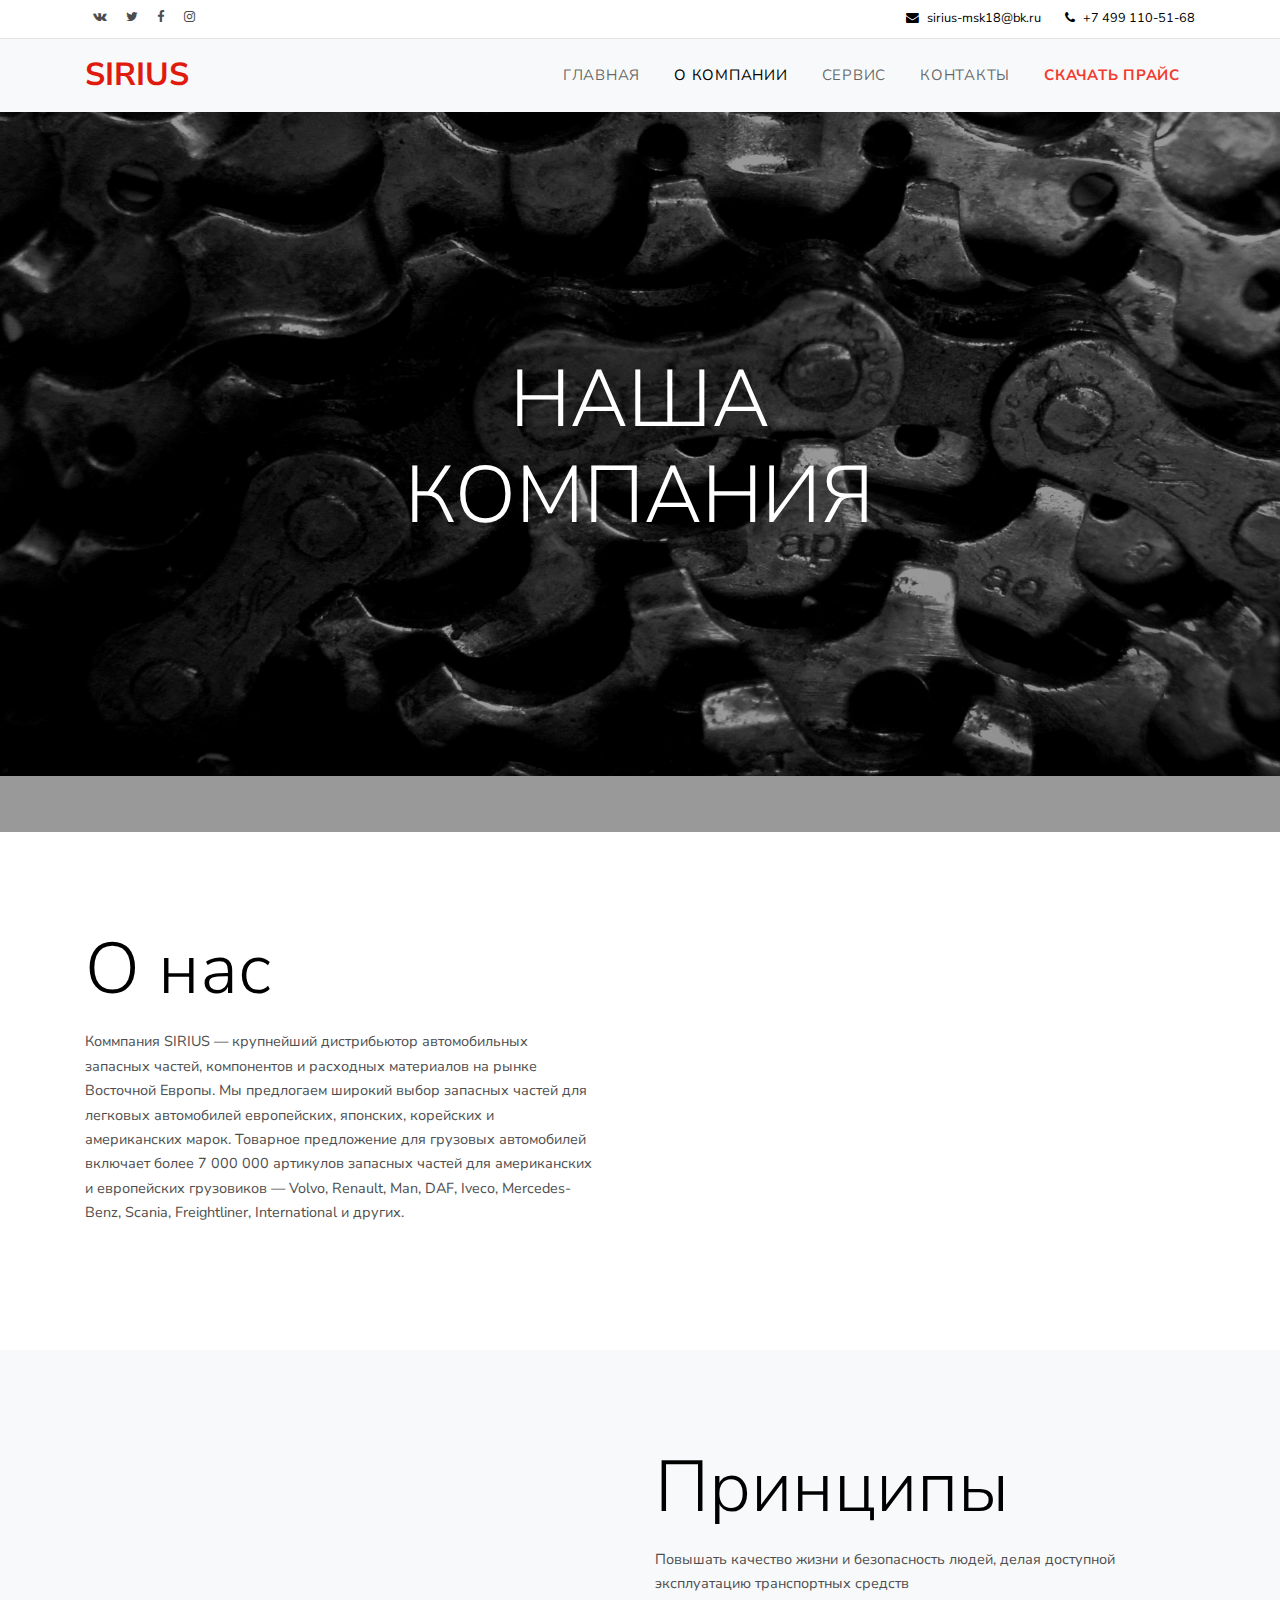
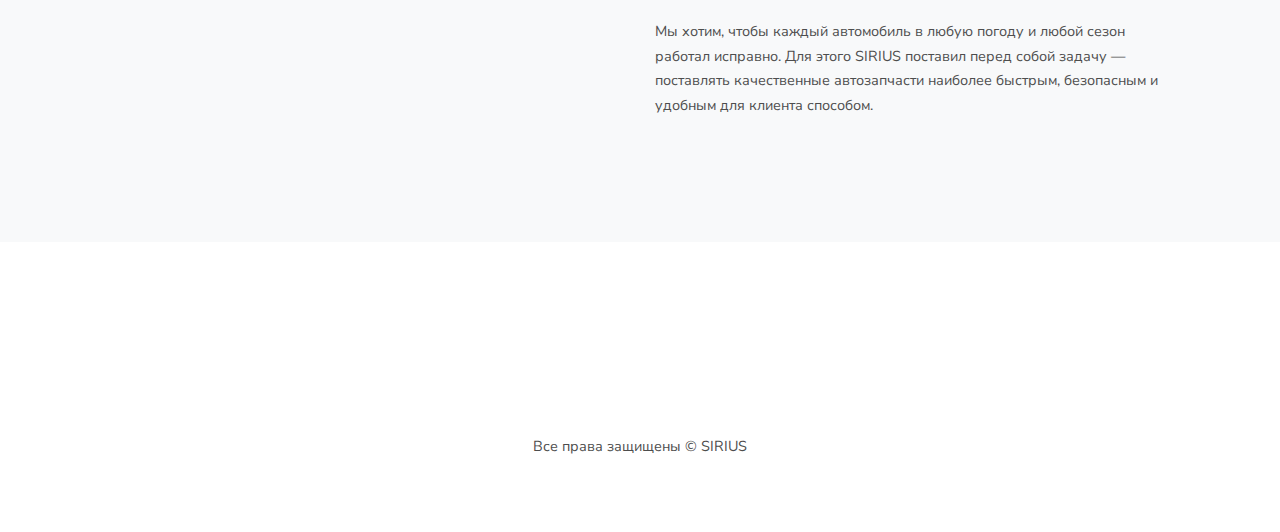
==== commit f90ce204: "Finish" ====
--- a/about.html
+++ b/about.html
@@ -1,30 +1,33 @@
 <!DOCTYPE html>
-<html lang="en">
-  <head>
-    <title>Industrie &mdash; Colorlib Website Template</title>
-    <meta charset="utf-8">
-    <meta name="viewport" content="width=device-width, initial-scale=1, shrink-to-fit=no">
+<html lang="ru">
 
-    <link rel="stylesheet" href="https://fonts.googleapis.com/css?family=Nunito+Sans:200,300,400,700,900|Roboto+Mono:300,400,500"> 
-    <link rel="stylesheet" href="fonts/icomoon/style.css">
+<head>
+  <title>SIRIUS Автозапчасти</title>
+  <meta charset="utf-8">
+  <meta name="viewport" content="width=device-width, initial-scale=1, shrink-to-fit=no">
 
-    <link rel="stylesheet" href="css/bootstrap.min.css">
-    <link rel="stylesheet" href="css/magnific-popup.css">
-    <link rel="stylesheet" href="css/jquery-ui.css">
-    <link rel="stylesheet" href="css/owl.carousel.min.css">
-    <link rel="stylesheet" href="css/owl.theme.default.min.css">
-    <link rel="stylesheet" href="css/bootstrap-datepicker.css">
-    
-    
-    <link rel="stylesheet" href="fonts/flaticon/font/flaticon.css">
-  
-    <link rel="stylesheet" href="css/aos.css">
+  <link rel="stylesheet"
+    href="https://fonts.googleapis.com/css?family=Nunito+Sans:200,300,400,700,900|Roboto+Mono:300,400,500">
+  <link rel="stylesheet" href="fonts/icomoon/style.css">
 
-    <link rel="stylesheet" href="css/style.css">
-    
-  </head>
-  <body>
-  
+  <link rel="stylesheet" href="css/bootstrap.min.css">
+  <link rel="stylesheet" href="css/magnific-popup.css">
+  <link rel="stylesheet" href="css/jquery-ui.css">
+  <link rel="stylesheet" href="css/owl.carousel.min.css">
+  <link rel="stylesheet" href="css/owl.theme.default.min.css">
+  <link rel="stylesheet" href="css/bootstrap-datepicker.css">
+
+
+  <link rel="stylesheet" href="fonts/flaticon/font/flaticon.css">
+
+  <link rel="stylesheet" href="css/aos.css">
+
+  <link rel="stylesheet" href="css/style.css">
+
+</head>
+
+<body>
+
   <div class="site-wrap">
 
     <div class="site-mobile-menu">
@@ -35,27 +38,27 @@
       </div>
       <div class="site-mobile-menu-body"></div>
     </div> <!-- .site-mobile-menu -->
-    
-    
+
+
     <div class="site-navbar-wrap bg-white">
       <div class="site-navbar-top">
         <div class="container py-2">
           <div class="row align-items-center">
             <div class="col-6">
-              <a href="#" class="p-2 pl-0"><span class="icon-twitter"></span></a>
-              <a href="#" class="p-2 pl-0"><span class="icon-facebook"></span></a>
-              <a href="#" class="p-2 pl-0"><span class="icon-linkedin"></span></a>
-              <a href="#" class="p-2 pl-0"><span class="icon-instagram"></span></a>
+              <a class="p-2 pl-0"><span class="icon-vk"></span></a>
+              <a class="p-2 pl-0"><span class="icon-twitter"></span></a>
+              <a class="p-2 pl-0"><span class="icon-facebook"></span></a>
+              <a class="p-2 pl-0"><span class="icon-instagram"></span></a>
             </div>
             <div class="col-6">
               <div class="d-flex ml-auto">
                 <a href="#" class="d-flex align-items-center ml-auto mr-4">
-                  <span class="icon-phone mr-2"></span>
-                  <span class="d-none d-md-inline-block">youremail@domain.com</span>
+                  <span class="icon-envelope mr-2"></span>
+                  <span class="d-none d-md-inline-block">sirius-msk18@bk.ru</span>
                 </a>
                 <a href="#" class="d-flex align-items-center">
-                  <span class="icon-envelope mr-2"></span>
-                  <span class="d-none d-md-inline-block">+1 291 2830 302</span>
+                  <span class="icon-phone mr-2"></span>
+                  <span class="d-none d-md-inline-block">+7 499 110-51-68</span>
                 </a>
               </div>
             </div>
@@ -66,41 +69,20 @@
         <div class="container py-1">
           <div class="row align-items-center">
             <div class="col-2">
-              <h2 class="mb-0 site-logo"><a href="index.html">Industrie</a></h2>
+              <h2 class="mb-0 site-logo"><a href="/">SIRIUS</a></h2>
             </div>
             <div class="col-10">
               <nav class="site-navigation text-right" role="navigation">
                 <div class="container">
-                  <div class="d-inline-block d-lg-none ml-md-0 mr-auto py-3"><a href="#" class="site-menu-toggle js-menu-toggle text-black"><span class="icon-menu h3"></span></a></div>
+                  <div class="d-inline-block d-lg-none ml-md-0 mr-auto py-3"><a href="#"
+                      class="site-menu-toggle js-menu-toggle text-black"><span class="icon-menu h3"></span></a></div>
 
                   <ul class="site-menu js-clone-nav d-none d-lg-block">
-                    <li class="has-children">
-                      <a href="index.html">Home</a>
-                      <ul class="dropdown arrow-top">
-                        <li><a href="#">Menu One</a></li>
-                        <li><a href="#">Menu Two</a></li>
-                        <li><a href="#">Menu Three</a></li>
-                        <li class="has-children">
-                          <a href="#">Sub Menu</a>
-                          <ul class="dropdown">
-                            <li><a href="#">Menu One</a></li>
-                            <li><a href="#">Menu Two</a></li>
-                            <li><a href="#">Menu Three</a></li>
-                          </ul>
-                        </li>
-                      </ul>
-                    </li>
-                    <li class="has-children active">
-                      <a href="about.html">Company</a>
-                      <ul class="dropdown arrow-top">
-                        <li><a href="#">Menu One</a></li>
-                        <li><a href="#">Menu Two</a></li>
-                        <li><a href="#">Menu Three</a></li>
-                      </ul>
-                    </li>
-                    <li><a href="news.html">News</a></li>
-                    <li><a href="services.html">Services</a></li>
-                    <li><a href="contact.html">Contact</a></li>
+                    <li><a href="/">Главная</a></li>
+                    <li class="active"><a href="about.html">О Компании</a></li>
+                    <li><a href="services.html">Сервис</a></li>
+                    <li><a href="contact.html">Контакты</a></li>
+                    <li><a href="price.xlsx" class="text-primary font-weight-bold">СКАЧАТЬ ПРАЙС</a></li>
                   </ul>
                 </div>
               </nav>
@@ -109,120 +91,31 @@
         </div>
       </div>
     </div>
-  
 
-    <div class="site-blocks-cover inner-page overlay" style="background-image: url(images/hero_bg_2.jpg);" data-aos="fade" data-stellar-background-ratio="0.5">
+    <div class="site-blocks-cover inner-page overlay" style="background-image: url(images/hero_bg_2.jpg);"
+      data-aos="fade" data-stellar-background-ratio="0.5">
       <div class="container">
         <div class="row align-items-center justify-content-center">
           <div class="col-md-7 text-center">
-            <h1 class="mb-5">The <strong>Company</strong></h1>
+            <h1 class="mb-5">Наша Компания</h1>
           </div>
         </div>
       </div>
-    </div>  
+    </div>
 
-
-    <div class="site-section section-about">
+    <div class="site-section">
       <div class="container">
-        <div class="row mb-5 justify-content-center">
-          <div class="col-md-6 text-center">
-            <h2 class="display-4 text-black mb-5">The Leadership</h2>
-          </div>
-        </div>
         <div class="row">
-          <div class="col-md-6 pr-md-5 text-left mb-5">
-            <div>
-              <img src="images/person_1.jpg" alt="Image" class="w-50 mb-5 rounded">
-              <h3>Emily Sy</h3>
-              <p class="lead">Lorem ipsum dolor sit amet, consectetur adipisicing elit. Minus doloremque totam repudiandae dolor dolores tenetur, porro unde cumque ullam quaerat quo officia. Autem ea, a vel quibusdam provident deserunt placeat.</p>
-              <p>Lorem ipsum dolor sit amet, consectetur adipisicing elit. Minus doloremque totam repudiandae dolor dolores tenetur, porro unde cumque ullam quaerat quo officia. Autem ea, a vel quibusdam provident deserunt placeat.</p>
-
-              <p class="mt-5">
-                <a href="#" class="py-4 pl-0 pr-2"><span class="icon-facebook"></span></a>
-                <a href="#" class="py-4 pl-2 pr-2"><span class="icon-twitter"></span></a>
-                <a href="#" class="py-4 pl-2 pr-2"><span class="icon-instagram"></span></a>
-                <a href="#" class="py-4 pl-2 pr-2"><span class="icon-linkedin"></span></a>
-                <a href="#" class="py-4 pl-2 pr-2"><span class="icon-heart"></span></a>
-              </p>
-            </div>
-          </div>
-          <div class="col-md-6 pl-md-5 text-left">
-            <div>
-              <img src="images/person_3.jpg" alt="Image" class="w-50 mb-5 rounded">
-              <h3>Vincent Uen</h3>
-              <p class="lead">Lorem ipsum dolor sit amet, consectetur adipisicing elit. Minus doloremque totam repudiandae dolor dolores tenetur, porro unde cumque ullam quaerat quo officia. Autem ea, a vel quibusdam provident deserunt placeat.</p>
-              <p>Lorem ipsum dolor sit amet, consectetur adipisicing elit. Minus doloremque totam repudiandae dolor dolores tenetur, porro unde cumque ullam quaerat quo officia. Autem ea, a vel quibusdam provident deserunt placeat.</p>
-
-              <p class="mt-5">
-                <a href="#" class="py-4 pl-0 pr-2"><span class="icon-facebook"></span></a>
-                <a href="#" class="py-4 pl-2 pr-2"><span class="icon-twitter"></span></a>
-                <a href="#" class="py-4 pl-2 pr-2"><span class="icon-instagram"></span></a>
-                <a href="#" class="py-4 pl-2 pr-2"><span class="icon-linkedin"></span></a>
-                <a href="#" class="py-4 pl-2 pr-2"><span class="icon-heart"></span></a>
-              </p>
-            </div>
-          </div>
-        </div>
-
-        <div class="row mt-5">
-          <div class="col-12 text-center">
-            <h2 class="display-5 text-black mb-5">More Peopple</h2>
-          </div>
-        </div>
-        <div class="row">
-          <div class="col-6 col-md-4 col-lg-2 mb-4">
-            <a href="#" class="block-37">
-              <div class="image" style="background-image: url(images/person_1.jpg);">
-                <div class="block-37-overlay">
-                  <span class="icon icon-visibility"></span>
-                </div>
-              </div>
-            </a>
-          </div>
-          <div class="col-6 col-md-4 col-lg-2 mb-4">
-            <a href="#" class="block-37">
-              <div class="image" style="background-image: url(images/person_2.jpg);">
-                <div class="block-37-overlay">
-                  <span class="icon icon-visibility"></span>
-                </div>
-              </div>
-            </a>
-          </div>
-          <div class="col-6 col-md-4 col-lg-2 mb-4">
-            <a href="#" class="block-37">
-              <div class="image" style="background-image: url(images/person_3.jpg);">
-                <div class="block-37-overlay">
-                  <span class="icon icon-visibility"></span>
-                </div>
-              </div>
-            </a>
-          </div>
-          <div class="col-6 col-md-4 col-lg-2 mb-4">
-            <a href="#" class="block-37">
-              <div class="image" style="background-image: url(images/person_4.jpg);">
-                <div class="block-37-overlay">
-                  <span class="icon icon-visibility"></span>
-                </div>
-              </div>
-            </a>
-          </div>
-          <div class="col-6 col-md-4 col-lg-2 mb-4">
-            <a href="#" class="block-37">
-              <div class="image" style="background-image: url(images/person_1.jpg);">
-                <div class="block-37-overlay">
-                  <span class="icon icon-visibility"></span>
-                </div>
-              </div>
-            </a>
-          </div>
-          <div class="col-6 col-md-4 col-lg-2 mb-4">
-            <a href="#" class="block-37">
-              <div class="image" style="background-image: url(images/person_2.jpg);">
-                <div class="block-37-overlay">
-                  <span class="icon icon-visibility"></span>
-                </div>
-              </div>
-            </a>
+          <div class="col-md-6 bg-image bg-sm-height mb-5 mb-md-0 order-md-2"
+            style="background-image: url('images/about-1.jpg');" data-aos="fade-up"></div>
+          <div class="col-md-6 pr-md-5 order-md-1">
+            <h2 class="display-3 line-height-xs text-black mb-4">О нас</h2>
+            <p class="mb-4">Коммпания SIRIUS — крупнейший дистрибьютор автомобильных запасных частей, компонентов
+              и расходных материалов на рынке Восточной Европы. Мы предлогаем широкий выбор запасных частей для легковых
+              автомобилей европейских, японских,
+              корейских и американских марок. Товарное предложение для грузовых автомобилей включает более 7 000 000
+              артикулов запасных частей для американских и европейских грузовиков — Volvo, Renault, Man, DAF, Iveco,
+              Mercedes-Benz, Scania, Freightliner, International и других.</p>
           </div>
         </div>
       </div>
@@ -230,173 +123,37 @@
 
     <div class="site-section bg-light">
       <div class="container">
-        <div class="row mb-5 justify-content-center">
-          <div class="col-md-6 text-center">
-            <h2 class="display-4 text-black mb-5">See Our <strong>Services</strong></h2>
+        <div class="row">
+          <div class="col-md-6 bg-image bg-sm-height mb-5 mb-md-0 order-md-1"
+            style="background-image: url('images/about-2.jpg');" data-aos="fade-up"></div>
+          <div class="col-md-6 pr-md-5 order-md-2">
+            <h2 class="display-3 line-height-xs text-black mb-4">Принципы</h2>
+            <p class="mb-4">Повышать качество жизни и безопасность людей, делая доступной эксплуатацию транспортных
+              средств</p>
+            <p class="mb-4">Мы хотим, чтобы каждый автомобиль в любую погоду и любой сезон работал исправно. Для этого
+              SIRIUS поставил перед собой задачу — поставлять качественные автозапчасти наиболее быстрым, безопасным и
+              удобным для клиента способом. </p>
           </div>
-        </div>
-        <div class="row">
-          <div class="col-md-6 col-lg-4">
-            <div class="site-block-feature-2 d-flex rounded mb-5">
-              <div class="mr-3">
-                <span class="icon flaticon-agreement font-weight-light "></span>
-              </div>
-              <div class="text">
-                <h3>Sunt illum fugit doloremque</h3>
-                <p>Sunt illum fugit doloremque eaque omnis dolor sint fuga eligendi quis magnam Laboriosam facilis.</p>
-              </div>
-            </div>
-          </div>
-
-          <div class="col-md-6 col-lg-4">
-            <div class="site-block-feature-2 d-flex rounded mb-5">
-              <div class="mr-3">
-                <span class="icon flaticon-gears font-weight-light "></span>
-              </div>
-              <div class="text">
-                <h3>Sunt illum fugit doloremque</h3>
-                <p>Sunt illum fugit doloremque eaque omnis dolor sint fuga eligendi quis magnam Laboriosam facilis.</p>
-              </div>
-            </div>
-          </div>
-
-          <div class="col-md-6 col-lg-4">
-            <div class="site-block-feature-2 d-flex rounded mb-5">
-              <div class="mr-3">
-                <span class="icon flaticon-excavator font-weight-light "></span>
-              </div>
-              <div class="text">
-                <h3>Sunt illum fugit doloremque</h3>
-                <p>Sunt illum fugit doloremque eaque omnis dolor sint fuga eligendi quis magnam Laboriosam facilis.</p>
-              </div>
-            </div>
-          </div>
-
-          <div class="col-md-6 col-lg-4">
-            <div class="site-block-feature-2 d-flex rounded mb-5">
-              <div class="mr-3">
-                <span class="icon flaticon-industrial-robot font-weight-light "></span>
-              </div>
-              <div class="text">
-                <h3>Sunt illum fugit doloremque</h3>
-                <p>Sunt illum fugit doloremque eaque omnis dolor sint fuga eligendi quis magnam Laboriosam facilis.</p>
-              </div>
-            </div>
-          </div>
-
-          <div class="col-md-6 col-lg-4">
-            <div class="site-block-feature-2 d-flex rounded mb-5">
-              <div class="mr-3">
-                <span class="icon flaticon-industry font-weight-light "></span>
-              </div>
-              <div class="text">
-                <h3>Sunt illum fugit doloremque</h3>
-                <p>Sunt illum fugit doloremque eaque omnis dolor sint fuga eligendi quis magnam Laboriosam facilis.</p>
-              </div>
-            </div>
-          </div>
-
-          <div class="col-md-6 col-lg-4">
-            <div class="site-block-feature-2 d-flex rounded mb-5">
-              <div class="mr-3">
-                <span class="icon flaticon-worker font-weight-light "></span>
-              </div>
-              <div class="text">
-                <h3>Sunt illum fugit doloremque</h3>
-                <p>Sunt illum fugit doloremque eaque omnis dolor sint fuga eligendi quis magnam Laboriosam facilis.</p>
-              </div>
-            </div>
-          </div>
-
-          
-
         </div>
       </div>
     </div>
-    
 
-    <div class="promo py-5 bg-primary">
+    <div class="promo py-5 bg-primary" data-aos="fade">
       <div class="container text-center">
-        <h2 class="d-block mb-0 font-weight-light text-white"><a href="#" class="text-white d-block">Contact us for quotations</a></h2>
+        <h2 class="d-block mb-0 font-weight-light text-white"><a href="contact.html#message"
+            class="text-white d-block">ФОРМА ЗАКАЗА</a></h2>
       </div>
     </div>
-    
+
     <footer class="site-footer">
       <div class="container">
-        
-
-        <div class="row">
-          <div class="col-lg-7">
-            <div class="row">
-              <div class="col-6 col-md-4 col-lg-4 mb-5 mb-lg-0">
-                <h3 class="footer-heading mb-4">Company</h3>
-                <ul class="list-unstyled">
-                  <li><a href="#">About</a></li>
-                  <li><a href="#">Services</a></li>
-                  <li><a href="#">Approach</a></li>
-                  <li><a href="#">Sustainability</a></li>
-                  <li><a href="#">News</a></li>
-                  <li><a href="#">Careers</a></li>
-                </ul>
-              </div>
-              <div class="col-6 col-md-4 col-lg-4 mb-5 mb-lg-0">
-                <h3 class="footer-heading mb-4">Navigations</h3>
-                <ul class="list-unstyled">
-                  <li><a href="#">About</a></li>
-                  <li><a href="#">Services</a></li>
-                  <li><a href="#">Approach</a></li>
-                  <li><a href="#">Sustainability</a></li>
-                  <li><a href="#">News</a></li>
-                  <li><a href="#">Careers</a></li>
-                </ul>
-              </div>
-              <div class="col-6 col-md-4 col-lg-4 mb-5 mb-lg-0">
-                <h3 class="footer-heading mb-4">Quick Menu</h3>
-                <ul class="list-unstyled">
-                  <li><a href="#">About</a></li>
-                  <li><a href="#">Services</a></li>
-                  <li><a href="#">Approach</a></li>
-                  <li><a href="#">Sustainability</a></li>
-                  <li><a href="#">News</a></li>
-                  <li><a href="#">Careers</a></li>
-                </ul>
-              </div>
-            </div>
-          </div>
-          <div class="col-lg-5">
-            <div class="row mb-5">
-              <div class="col-md-12"><h3 class="footer-heading mb-4">Europe</h3></div>
-              <div class="col-md-6">
-                <p>London - 2398 <br> 10 Japson Street</p>    
-              </div>
-              <div class="col-md-6">
-                Tel. + (123) 3240-345-9348 <br>
-                Mail. europe@youdomain.com
-              </div>
-            </div>
-
-            <div class="row">
-              <div class="col-md-12"><h3 class="footer-heading mb-4">USA</h3></div>
-              <div class="col-md-6">
-                <p>New York - 2398 <br> 10 Hadson Carl Street</p>    
-              </div>
-              <div class="col-md-6">
-                Tel. + (123) 3240-345-9348 <br>
-                Mail. usa@youdomain.com
-              </div>
-            </div>
-            
-          </div>
-        </div>
-        <div class="row pt-5 mt-5 text-center">
+        <div class="row text-center">
           <div class="col-md-12">
             <p>
-            <!-- Link back to Colorlib can't be removed. Template is licensed under CC BY 3.0. -->
-            Copyright &copy; <script data-cfasync="false" src="/cdn-cgi/scripts/5c5dd728/cloudflare-static/email-decode.min.js"></script><script>document.write(new Date().getFullYear());</script> All Rights Reserved | This template is made with <i class="icon-heart-o" aria-hidden="true"></i> by <a href="https://colorlib.com" target="_blank" >Colorlib</a>
-            <!-- Link back to Colorlib can't be removed. Template is licensed under CC BY 3.0. -->
+              Все права защищены &copy; SIRIUS</a>
             </p>
           </div>
-          
+
         </div>
       </div>
     </footer>
@@ -415,6 +172,7 @@
   <script src="js/aos.js"></script>
 
   <script src="js/main.js"></script>
-    
-  </body>
+
+</body>
+
 </html>